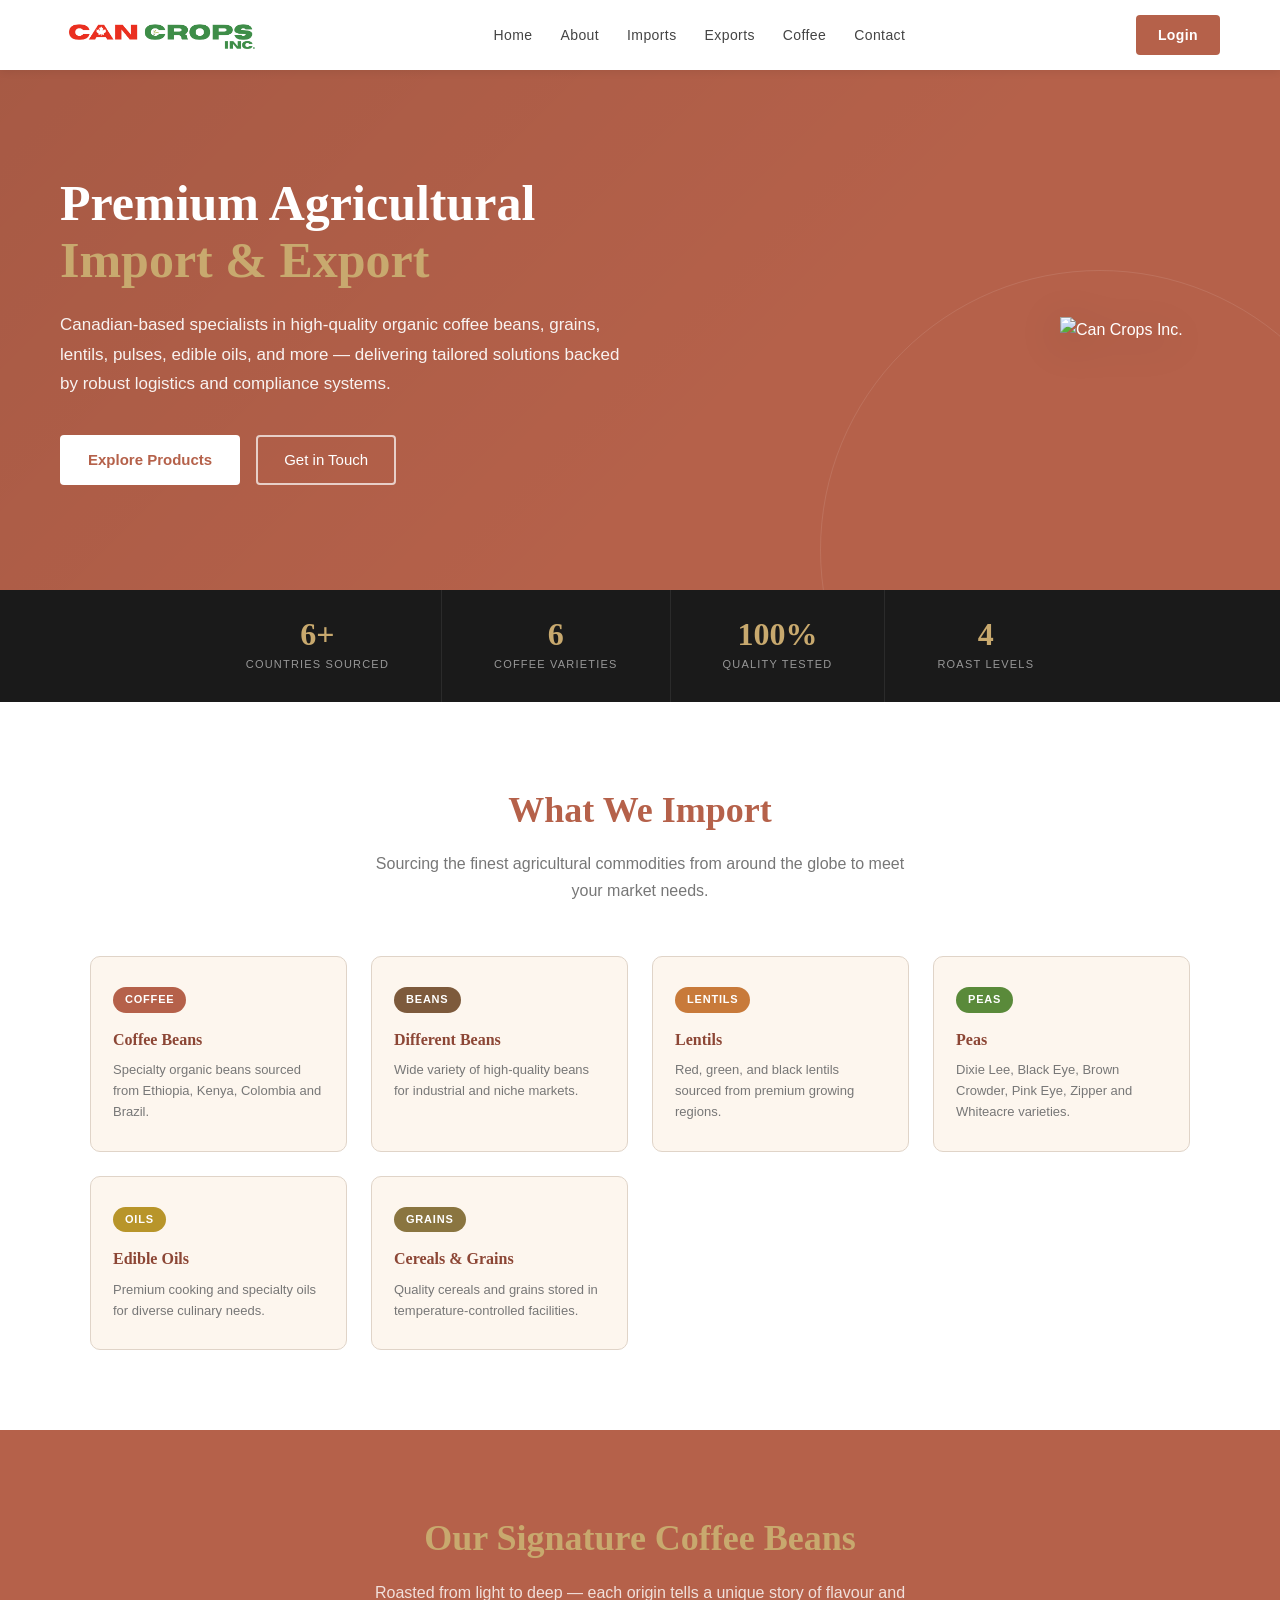
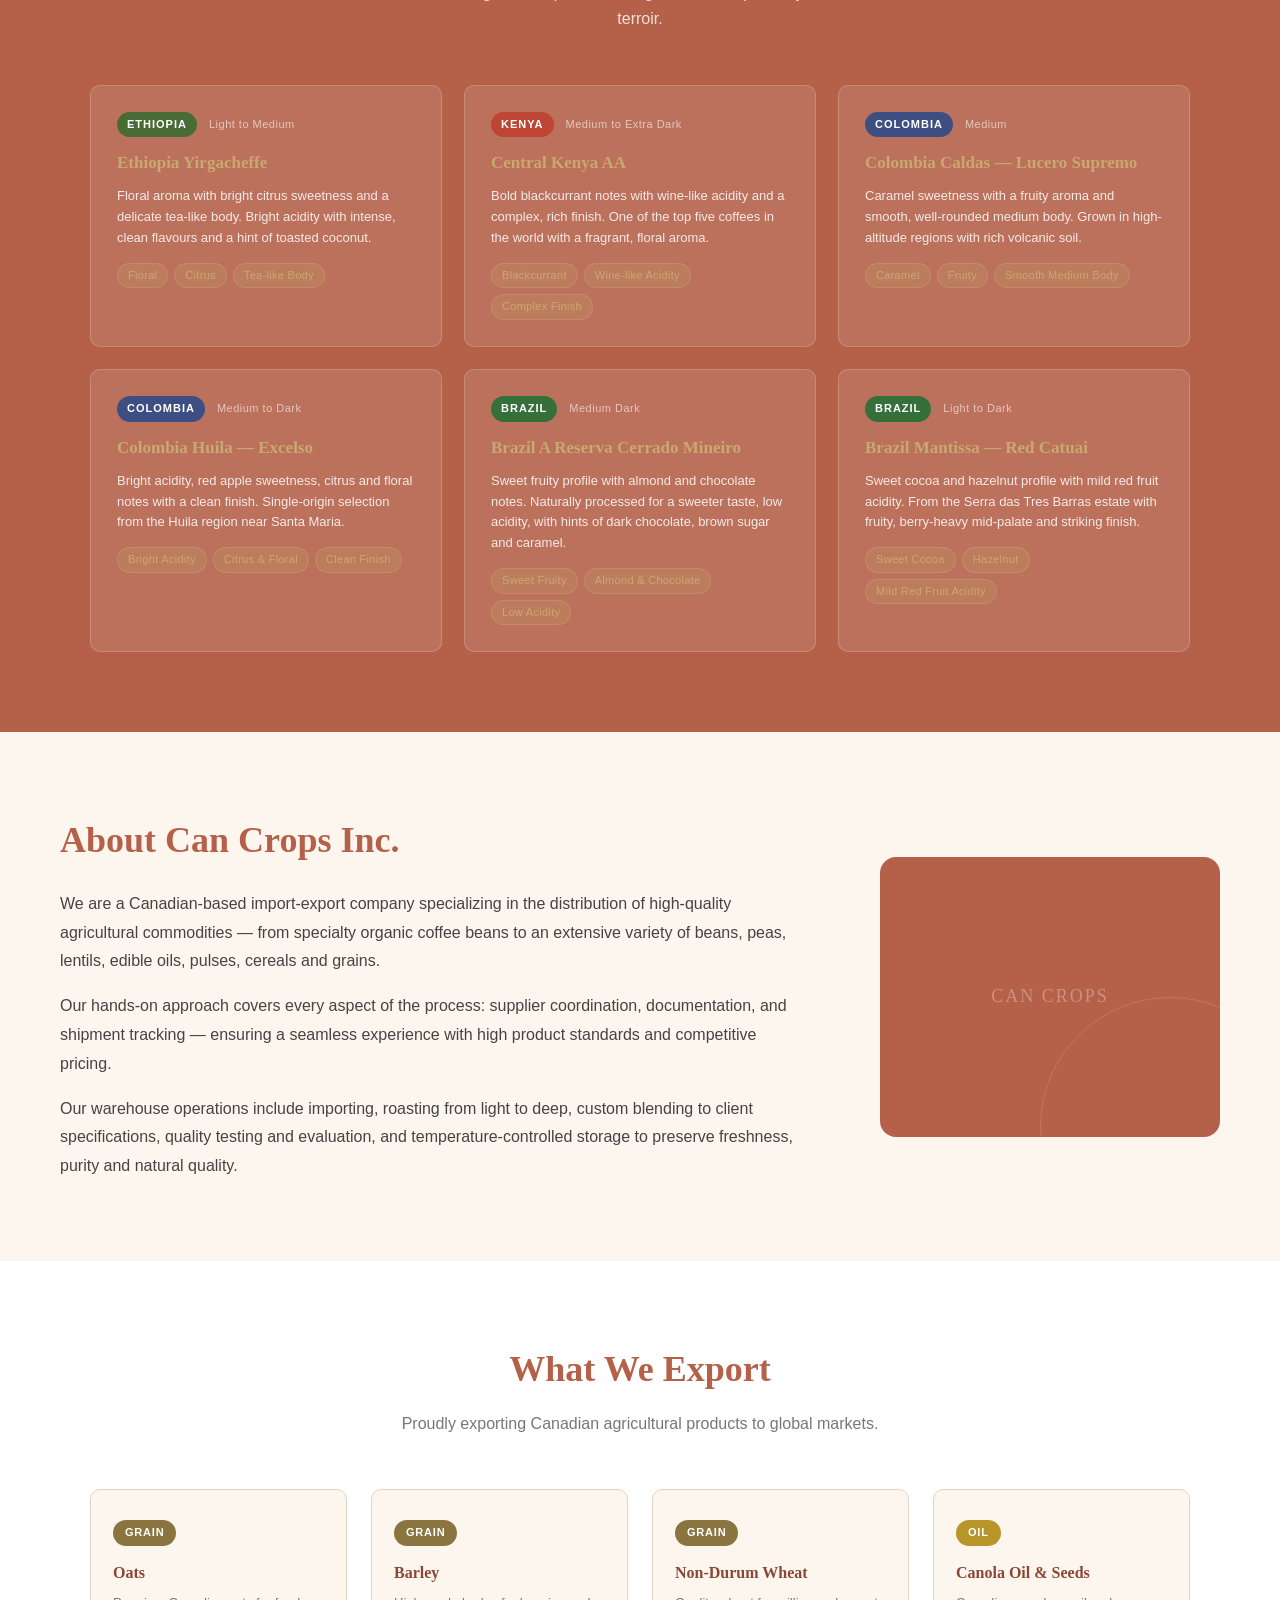
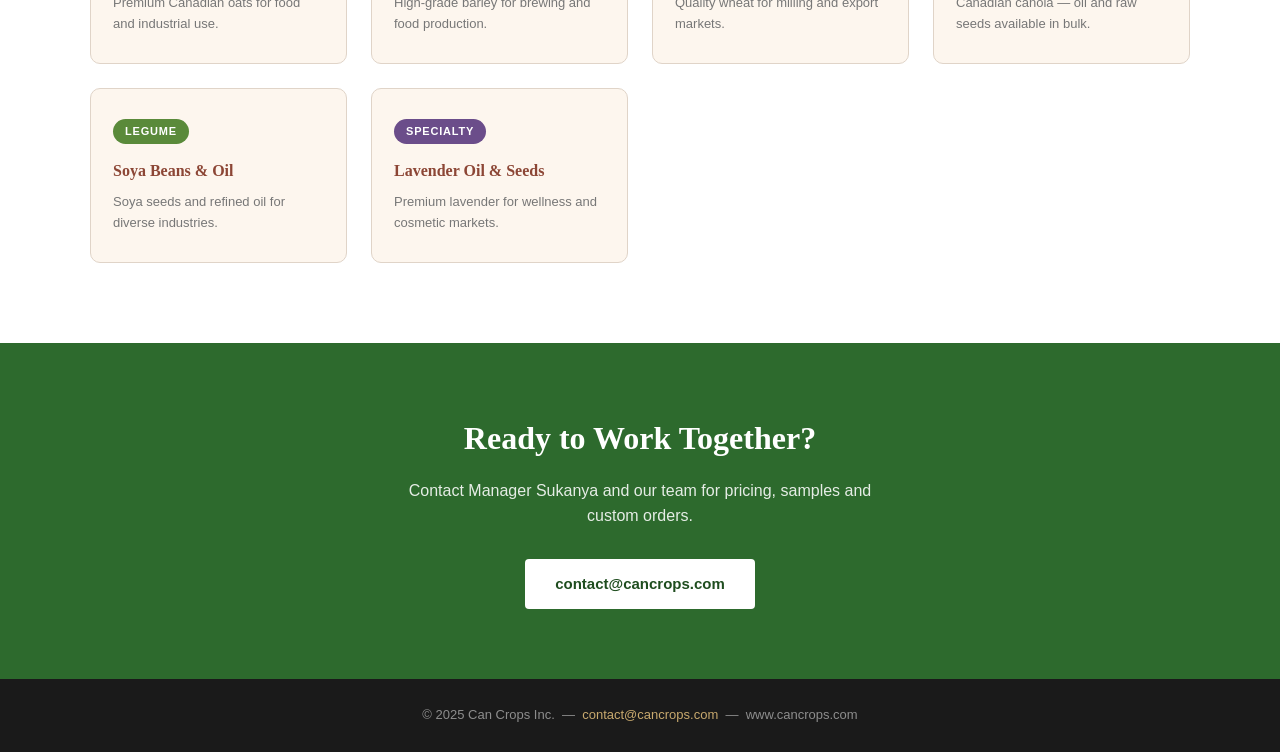
==== summer/index.html @ 000c3358 "small files/file structure push, this is not done by any means yet" ====
<!DOCTYPE html>
<html lang="en">
<head>
  <meta charset="UTF-8" />
  <meta name="viewport" content="width=device-width, initial-scale=1.0" />
  <title>Can Crops Inc.</title>
  <link rel="stylesheet" href="css/main.css" />
</head>
<body>

  <!-- =====================================================
       NAVIGATION
       ===================================================== -->
  <nav id="main-nav">
    <div class="nav-logo">
      <a href="#home">
        <img src="../assets/logo.png" alt="Can Crops Inc." />
      </a>
    </div>
    <ul id="nav-links"></ul>
    <a id="nav-cta" href="login.html"></a>
  </nav>

  <!-- =====================================================
       HERO
       ===================================================== -->
  <section id="home">
    <div id="hero">
      <div class="hero-text">
        <h1 id="hero-heading"></h1>
        <p  id="hero-description"></p>
        <div class="hero-cta-group">
          <a id="hero-cta-primary"   href="#imports" class="btn-hero-primary"></a>
          <a id="hero-cta-secondary" href="#contact"  class="btn-hero-outline"></a>
        </div>
      </div>
      <div class="hero-mascot">
        <img id="hero-mascot" src="" alt="" />
      </div>
    </div>
  </section>

  <!-- =====================================================
       STATS BAR
       ===================================================== -->
  <div id="stats-bar"></div>

  <!-- =====================================================
       IMPORTS
       ===================================================== -->
  <section id="imports" class="content-section bg-white">
    <div class="section-header">
      <h2 id="imports-heading"></h2>
      <p  id="imports-subheading"></p>
    </div>
    <div id="imports-grid" class="product-grid"></div>
  </section>

  <!-- =====================================================
       COFFEE BEANS
       ===================================================== -->
  <section id="coffee" class="content-section bg-terra">
    <div class="section-header">
      <h2 id="coffee-heading"></h2>
      <p  id="coffee-subheading"></p>
    </div>
    <div id="coffee-grid" class="coffee-grid"></div>
  </section>

  <!-- =====================================================
       ABOUT
       ===================================================== -->
  <section id="about" class="content-section bg-cream">
    <div class="about-text">
      <h2 id="about-heading"></h2>
      <div id="about-paragraphs"></div>
    </div>
    <div class="about-visual">
      <div class="about-visual-block">
        <span class="visual-label">Can Crops</span>
      </div>
    </div>
  </section>

  <!-- =====================================================
       EXPORTS
       ===================================================== -->
  <section id="exports" class="content-section bg-white">
    <div class="section-header">
      <h2 id="exports-heading"></h2>
      <p  id="exports-subheading"></p>
    </div>
    <div id="exports-grid" class="product-grid"></div>
  </section>

  <!-- =====================================================
       CONTACT BANNER
       ===================================================== -->
  <div id="contact-banner">
    <h2 id="contact-heading"></h2>
    <p  id="contact-description"></p>
    <a  id="contact-cta" href="#"></a>
  </div>

  <!-- =====================================================
       FOOTER
       ===================================================== -->
  <footer id="main-footer">
    <p id="footer-text"></p>
  </footer>

  <script src="js/main.js"></script>
</body>
</html>
---- summer/css/main.css ----
/* =========================================================
   Can Crops Inc. — Main (Home) Stylesheet
   ========================================================= */

*, *::before, *::after {
  box-sizing: border-box;
  margin: 0;
  padding: 0;
}

:root {
  --terracotta:      #b5614a;
  --terracotta-dark: #8c4635;
  --terracotta-light:#c87a62;
  --green:           #2d6a2d;
  --green-dark:      #1f4d1f;
  --cream:           #fdf6ee;
  --cream-dark:      #f5ebe0;
  --gold:            #c8a96e;
  --dark:            #1a1a1a;
  --mid:             #444;
  --muted:           #777;
  --border:          #e0d4c8;
  --white:           #ffffff;

  --font-heading: 'Georgia', 'Times New Roman', serif;
  --font-body:    Arial, Helvetica, sans-serif;

  --shadow-sm: 0 2px 8px rgba(0, 0, 0, 0.07);
  --shadow-md: 0 6px 20px rgba(0, 0, 0, 0.10);
  --shadow-lg: 0 12px 40px rgba(0, 0, 0, 0.13);

  --radius-sm: 4px;
  --radius-md: 10px;
  --radius-lg: 16px;

  --transition: 0.2s ease;
}

html {
  scroll-behavior: smooth;
}

body {
  font-family: var(--font-body);
  background: var(--cream);
  color: var(--dark);
  line-height: 1.6;
}

img {
  display: block;
  max-width: 100%;
}

a {
  text-decoration: none;
  color: inherit;
}

/* ---------------------------------------------------------
   NAVIGATION
   --------------------------------------------------------- */

#main-nav {
  position: sticky;
  top: 0;
  z-index: 200;
  background: var(--white);
  display: flex;
  align-items: center;
  justify-content: space-between;
  padding: 0 60px;
  height: 70px;
  box-shadow: var(--shadow-sm);
}

#main-nav .nav-logo img {
  height: 46px;
  width: auto;
  object-fit: contain;
}

#nav-links {
  list-style: none;
  display: flex;
  gap: 28px;
}

#nav-links li a {
  font-size: 14px;
  color: var(--mid);
  letter-spacing: 0.4px;
  padding-bottom: 3px;
  border-bottom: 2px solid transparent;
  transition: color var(--transition), border-color var(--transition);
}

#nav-links li a:hover {
  color: var(--terracotta);
  border-color: var(--terracotta);
}

#nav-cta {
  background: var(--terracotta);
  color: var(--white);
  padding: 9px 22px;
  border-radius: var(--radius-sm);
  font-size: 14px;
  font-weight: bold;
  letter-spacing: 0.4px;
  transition: background var(--transition);
}

#nav-cta:hover {
  background: var(--terracotta-dark);
}

/* ---------------------------------------------------------
   HERO
   --------------------------------------------------------- */

#hero {
  background: var(--terracotta);
  color: var(--white);
  padding: 90px 60px;
  display: flex;
  align-items: center;
  justify-content: space-between;
  gap: 48px;
  position: relative;
  overflow: hidden;
  min-height: 520px;
}

#hero::before {
  content: '';
  position: absolute;
  inset: 0;
  background: linear-gradient(135deg, rgba(0,0,0,0.08) 0%, transparent 60%);
  pointer-events: none;
}

#hero::after {
  content: '';
  position: absolute;
  width: 560px;
  height: 560px;
  border-radius: 50%;
  border: 1px solid rgba(255, 255, 255, 0.10);
  bottom: -240px;
  right: -100px;
  pointer-events: none;
}

.hero-text {
  position: relative;
  z-index: 1;
  max-width: 580px;
}

#hero-heading {
  font-family: var(--font-heading);
  font-size: 50px;
  line-height: 1.15;
  margin-bottom: 20px;
}

#hero-heading .accent {
  color: var(--gold);
}

#hero-description {
  font-size: 17px;
  line-height: 1.75;
  opacity: 0.92;
  margin-bottom: 36px;
}

.hero-cta-group {
  display: flex;
  gap: 16px;
  flex-wrap: wrap;
}

.btn-hero-primary {
  background: var(--white);
  color: var(--terracotta);
  padding: 13px 28px;
  border-radius: var(--radius-sm);
  font-size: 15px;
  font-weight: bold;
  transition: opacity var(--transition);
}

.btn-hero-primary:hover {
  opacity: 0.88;
}

.btn-hero-outline {
  border: 2px solid rgba(255, 255, 255, 0.7);
  color: var(--white);
  padding: 11px 26px;
  border-radius: var(--radius-sm);
  font-size: 15px;
  transition: background var(--transition), border-color var(--transition);
}

.btn-hero-outline:hover {
  background: rgba(255, 255, 255, 0.12);
  border-color: var(--white);
}

.hero-mascot {
  position: relative;
  z-index: 1;
  flex-shrink: 0;
}

.hero-mascot img {
  width: 160px;
  height: auto;
  filter: drop-shadow(0 8px 20px rgba(0, 0, 0, 0.22));
  animation: mascot-float 4s ease-in-out infinite;
}

@keyframes mascot-float {
  0%, 100% { transform: translateY(0px); }
  50%       { transform: translateY(-14px); }
}

/* ---------------------------------------------------------
   STATS BAR
   --------------------------------------------------------- */

#stats-bar {
  background: var(--dark);
  display: flex;
  justify-content: center;
  gap: 0;
  flex-wrap: wrap;
}

.stat-item {
  text-align: center;
  padding: 28px 52px;
  border-right: 1px solid rgba(255, 255, 255, 0.08);
}

.stat-item:last-child {
  border-right: none;
}

.stat-number {
  font-size: 32px;
  font-weight: bold;
  color: var(--gold);
  font-family: var(--font-heading);
  line-height: 1;
}

.stat-label {
  font-size: 11px;
  color: rgba(255, 255, 255, 0.55);
  letter-spacing: 1.2px;
  text-transform: uppercase;
  margin-top: 6px;
}

/* ---------------------------------------------------------
   SHARED SECTION STYLES
   --------------------------------------------------------- */

.content-section {
  padding: 80px 60px;
}

.content-section.bg-white  { background: var(--white); }
.content-section.bg-cream  { background: var(--cream); }
.content-section.bg-terra  { background: var(--terracotta); color: var(--white); }

.section-header {
  text-align: center;
  margin-bottom: 52px;
}

.section-header h2 {
  font-family: var(--font-heading);
  font-size: 36px;
  color: var(--terracotta);
  margin-bottom: 12px;
}

.bg-terra .section-header h2 {
  color: var(--gold);
}

.section-header p {
  font-size: 16px;
  color: var(--muted);
  max-width: 560px;
  margin: 0 auto;
  line-height: 1.65;
}

.bg-terra .section-header p {
  color: rgba(255, 255, 255, 0.80);
}

/* ---------------------------------------------------------
   PRODUCT / IMPORT / EXPORT CARDS
   --------------------------------------------------------- */

.product-grid {
  display: grid;
  grid-template-columns: repeat(auto-fit, minmax(220px, 1fr));
  gap: 24px;
  max-width: 1100px;
  margin: 0 auto;
}

.product-card {
  background: var(--cream);
  border: 1px solid var(--border);
  border-radius: var(--radius-md);
  padding: 28px 22px;
  transition: transform var(--transition), box-shadow var(--transition);
}

.bg-white .product-card {
  background: var(--cream);
}

.bg-cream .product-card {
  background: var(--white);
}

.product-card:hover {
  transform: translateY(-4px);
  box-shadow: var(--shadow-md);
}

.product-card .category-badge {
  display: inline-block;
  padding: 4px 12px;
  border-radius: 20px;
  font-size: 11px;
  font-weight: bold;
  letter-spacing: 0.8px;
  text-transform: uppercase;
  color: var(--white);
  margin-bottom: 14px;
}

/* Category badge colours */
.category-badge[data-cat="Coffee"]   { background: #b5614a; }
.category-badge[data-cat="Beans"]    { background: #7d5a3c; }
.category-badge[data-cat="Lentils"]  { background: #c87a3a; }
.category-badge[data-cat="Peas"]     { background: #5a8a3a; }
.category-badge[data-cat="Oils"]     { background: #b8952a; }
.category-badge[data-cat="Grains"]   { background: #8a7540; }
.category-badge[data-cat="Grain"]    { background: #8a7540; }
.category-badge[data-cat="Oil"]      { background: #b8952a; }
.category-badge[data-cat="Legume"]   { background: #5a8a3a; }
.category-badge[data-cat="Specialty"]{ background: #6b4d8a; }

.product-card h3 {
  font-size: 16px;
  font-family: var(--font-heading);
  color: var(--terracotta-dark);
  margin-bottom: 8px;
}

.product-card p {
  font-size: 13px;
  color: var(--muted);
  line-height: 1.6;
}

/* ---------------------------------------------------------
   COFFEE CARDS
   --------------------------------------------------------- */

.coffee-grid {
  display: grid;
  grid-template-columns: repeat(auto-fit, minmax(280px, 1fr));
  gap: 22px;
  max-width: 1100px;
  margin: 0 auto;
}

.coffee-card {
  background: rgba(255, 255, 255, 0.10);
  border: 1px solid rgba(255, 255, 255, 0.18);
  border-radius: var(--radius-md);
  padding: 26px;
  transition: background var(--transition);
}

.coffee-card:hover {
  background: rgba(255, 255, 255, 0.16);
}

.coffee-card-header {
  display: flex;
  align-items: center;
  gap: 12px;
  margin-bottom: 12px;
}

.origin-badge {
  font-size: 11px;
  font-weight: bold;
  letter-spacing: 1px;
  text-transform: uppercase;
  padding: 4px 10px;
  border-radius: 20px;
  color: var(--white);
}

/* Origin badge colours */
.origin-badge[data-code="ET"] { background: rgba(45, 106, 45, 0.80); }
.origin-badge[data-code="KE"] { background: rgba(192, 57, 43, 0.80); }
.origin-badge[data-code="CO"] { background: rgba(30, 70, 140, 0.80); }
.origin-badge[data-code="BR"] { background: rgba(20, 110, 50, 0.80); }

.roast-label {
  font-size: 11px;
  color: rgba(255, 255, 255, 0.60);
  letter-spacing: 0.5px;
}

.coffee-card h3 {
  font-family: var(--font-heading);
  font-size: 17px;
  color: var(--gold);
  margin-bottom: 10px;
}

.coffee-card p {
  font-size: 13px;
  color: rgba(255, 255, 255, 0.85);
  line-height: 1.6;
  margin-bottom: 14px;
}

.coffee-tags {
  display: flex;
  flex-wrap: wrap;
  gap: 6px;
}

.coffee-tag {
  background: rgba(200, 169, 110, 0.20);
  color: var(--gold);
  border: 1px solid rgba(200, 169, 110, 0.35);
  padding: 3px 10px;
  border-radius: 20px;
  font-size: 11px;
  letter-spacing: 0.3px;
}

/* ---------------------------------------------------------
   ABOUT SECTION
   --------------------------------------------------------- */

#about.content-section {
  display: flex;
  align-items: center;
  gap: 72px;
  flex-wrap: wrap;
}

.about-text {
  flex: 1;
  min-width: 280px;
}

.about-text h2 {
  font-family: var(--font-heading);
  font-size: 36px;
  color: var(--terracotta);
  margin-bottom: 20px;
}

.about-text p {
  font-size: 16px;
  color: var(--mid);
  line-height: 1.80;
  margin-bottom: 16px;
}

.about-text p:last-child {
  margin-bottom: 0;
}

.about-visual {
  flex: 0 0 340px;
  max-width: 340px;
}

.about-visual-block {
  background: var(--terracotta);
  border-radius: var(--radius-lg);
  height: 280px;
  display: flex;
  align-items: center;
  justify-content: center;
  position: relative;
  overflow: hidden;
}

.about-visual-block::before {
  content: '';
  position: absolute;
  width: 260px;
  height: 260px;
  border-radius: 50%;
  border: 1px solid rgba(255, 255, 255, 0.12);
  bottom: -120px;
  right: -80px;
}

.about-visual-block .visual-label {
  font-family: var(--font-heading);
  font-size: 18px;
  color: rgba(255, 255, 255, 0.30);
  letter-spacing: 2px;
  text-transform: uppercase;
  position: relative;
  z-index: 1;
}

/* ---------------------------------------------------------
   CONTACT BANNER
   --------------------------------------------------------- */

#contact-banner {
  background: var(--green);
  color: var(--white);
  text-align: center;
  padding: 70px 60px;
}

#contact-heading {
  font-family: var(--font-heading);
  font-size: 32px;
  margin-bottom: 14px;
}

#contact-description {
  font-size: 16px;
  opacity: 0.88;
  margin-bottom: 30px;
  max-width: 500px;
  margin-left: auto;
  margin-right: auto;
}

#contact-cta {
  display: inline-block;
  background: var(--white);
  color: var(--green-dark);
  padding: 13px 30px;
  border-radius: var(--radius-sm);
  font-size: 15px;
  font-weight: bold;
  transition: opacity var(--transition);
}

#contact-cta:hover {
  opacity: 0.88;
}

/* ---------------------------------------------------------
   FOOTER
   --------------------------------------------------------- */

#main-footer {
  background: var(--dark);
  color: rgba(255, 255, 255, 0.50);
  text-align: center;
  padding: 26px 60px;
  font-size: 13px;
}

#main-footer a {
  color: var(--gold);
  transition: opacity var(--transition);
}

#main-footer a:hover {
  opacity: 0.75;
}

/* ---------------------------------------------------------
   RESPONSIVE
   --------------------------------------------------------- */

@media (max-width: 900px) {
  #main-nav {
    padding: 0 24px;
  }

  #nav-links {
    display: none;
  }

  #hero {
    padding: 60px 24px;
    flex-direction: column;
    align-items: flex-start;
    min-height: auto;
  }

  #hero-heading {
    font-size: 36px;
  }

  .content-section {
    padding: 56px 24px;
  }

  #about.content-section {
    padding: 56px 24px;
    flex-direction: column;
  }

  .about-visual {
    flex: none;
    max-width: 100%;
    width: 100%;
  }

  .about-visual-block {
    height: 200px;
  }

  #contact-banner {
    padding: 50px 24px;
  }

  .stat-item {
    padding: 24px 28px;
  }
}

@media (max-width: 540px) {
  #hero-heading {
    font-size: 28px;
  }

  .section-header h2 {
    font-size: 26px;
  }

  .product-grid {
    grid-template-columns: 1fr;
  }
}
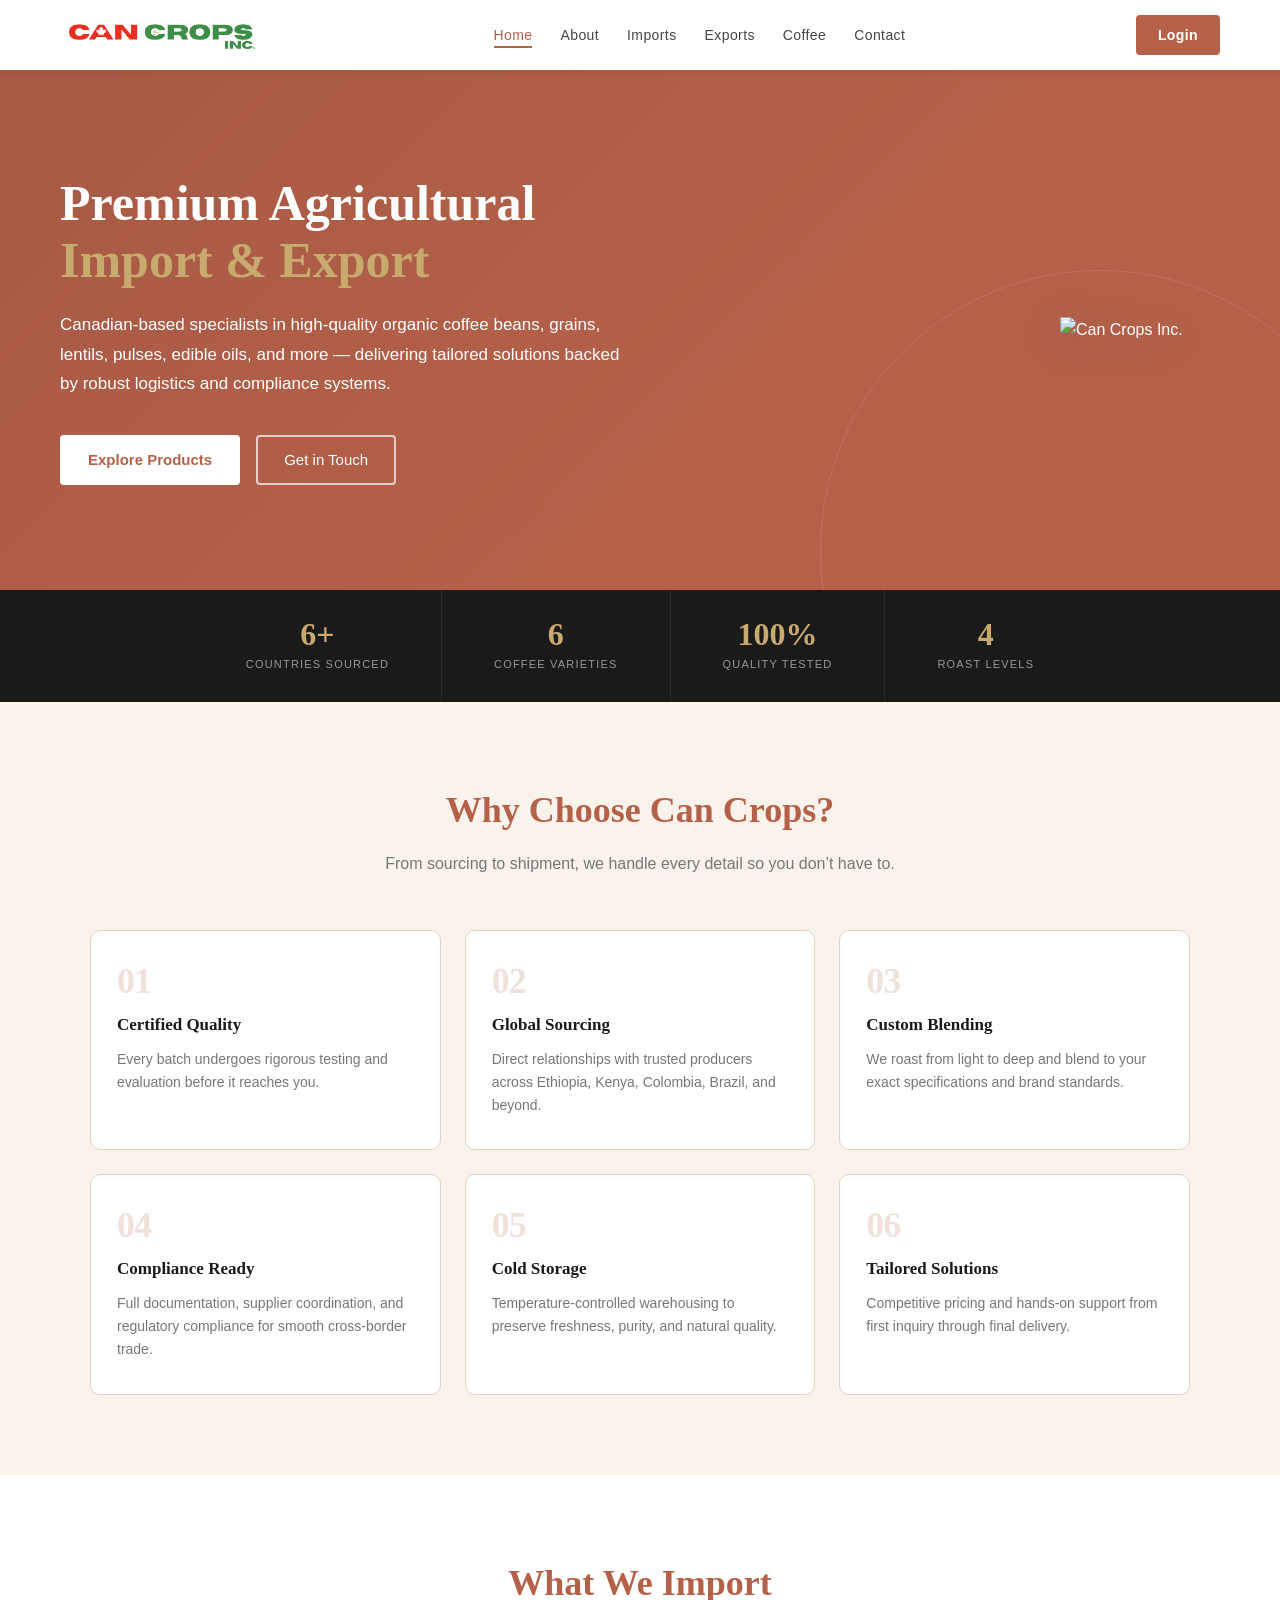
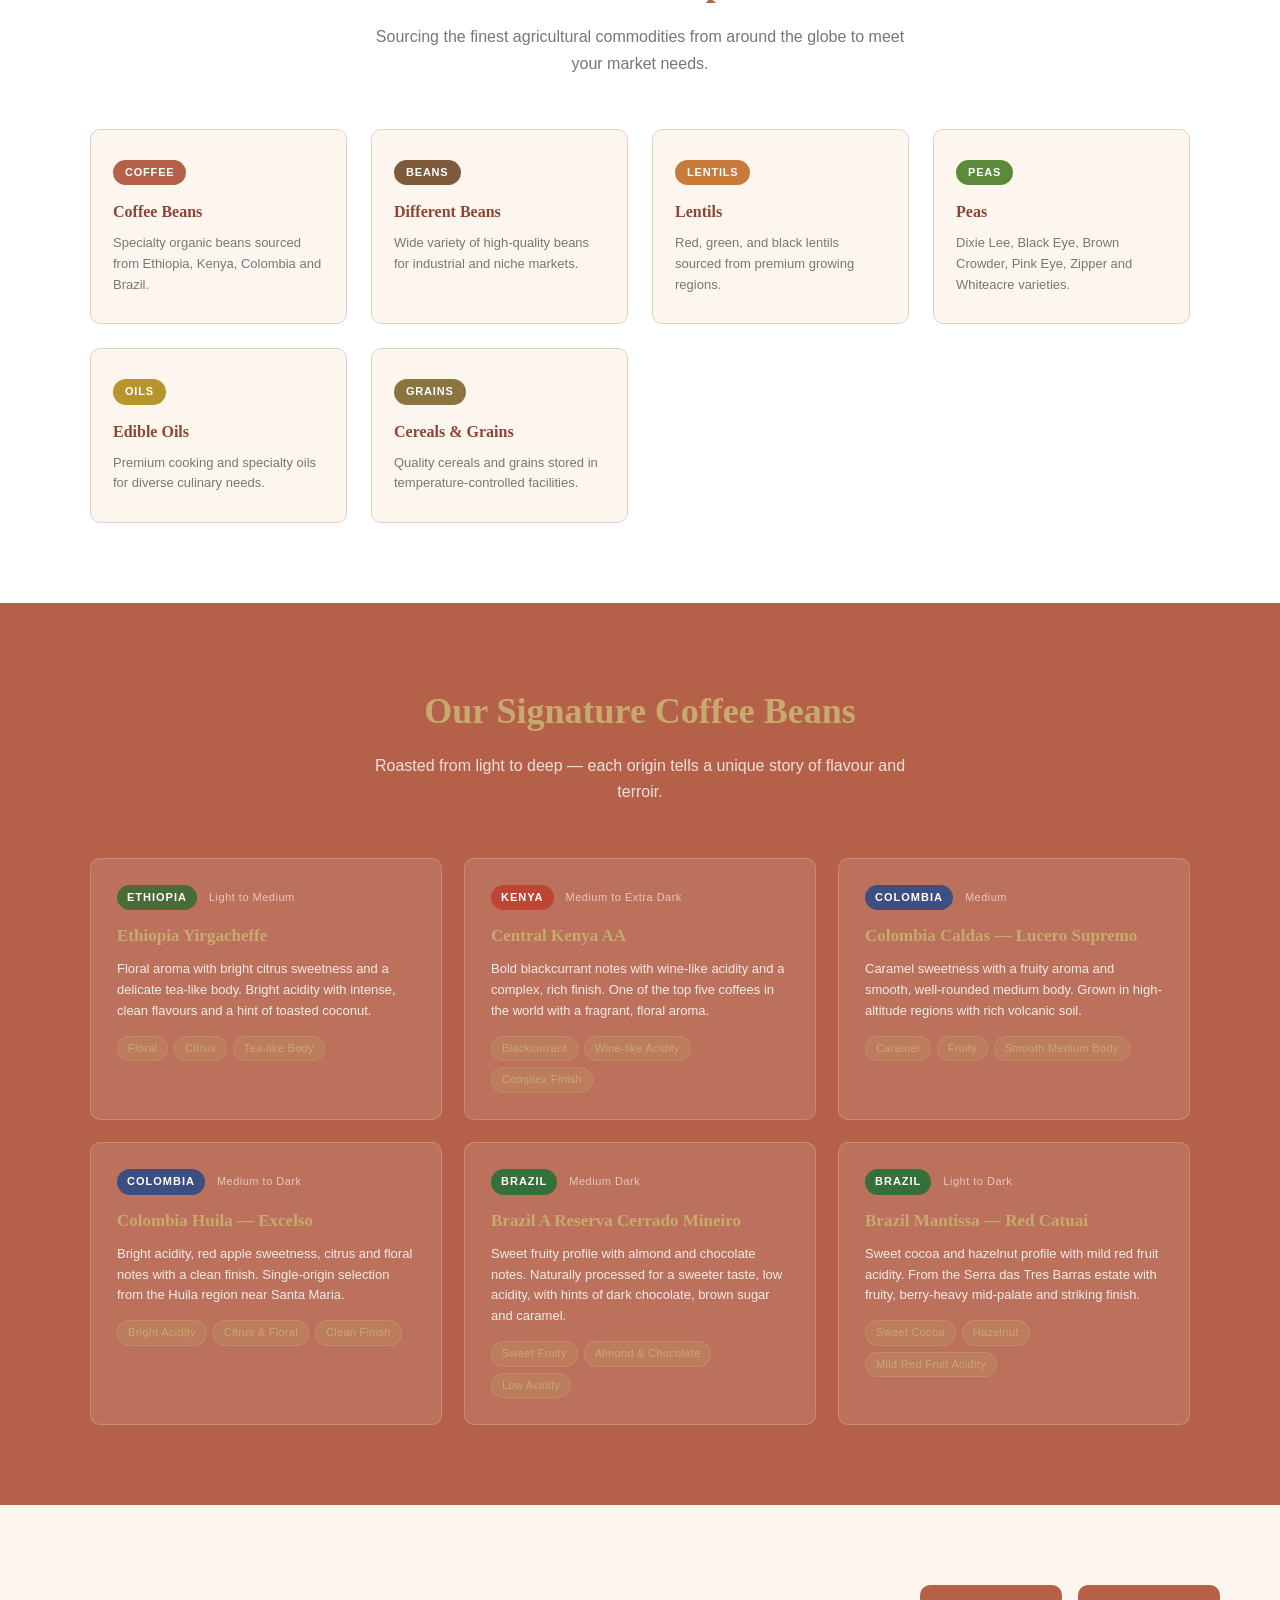
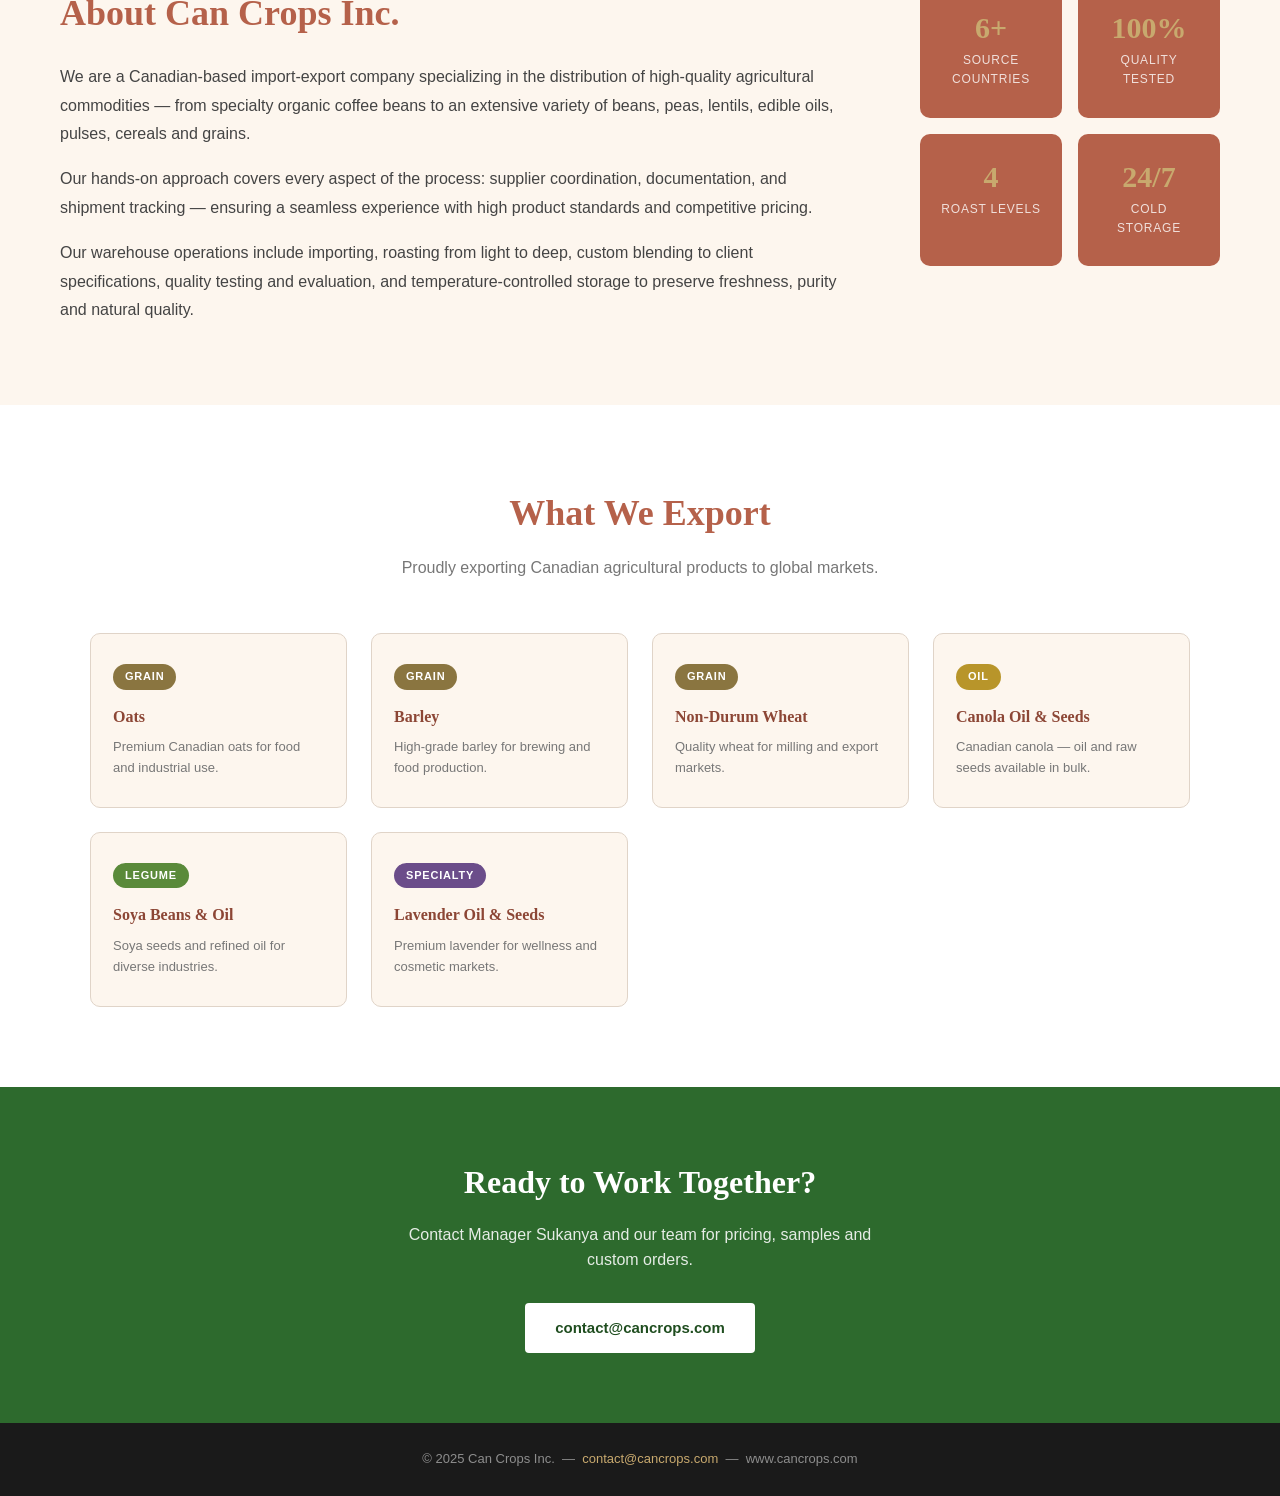
==== commit e01895fe: "um" ====
--- a/summer/index.html
+++ b/summer/index.html
@@ -46,10 +46,21 @@
   <div id="stats-bar"></div>
 
   <!-- =====================================================
+       WHY CHOOSE US
+       ===================================================== -->
+  <section id="why-us" class="content-section bg-cream-alt">
+    <div class="section-header reveal">
+      <h2 id="why-heading"></h2>
+      <p  id="why-subheading"></p>
+    </div>
+    <div id="why-grid" class="why-grid"></div>
+  </section>
+
+  <!-- =====================================================
        IMPORTS
        ===================================================== -->
   <section id="imports" class="content-section bg-white">
-    <div class="section-header">
+    <div class="section-header reveal">
       <h2 id="imports-heading"></h2>
       <p  id="imports-subheading"></p>
     </div>
@@ -60,7 +71,7 @@
        COFFEE BEANS
        ===================================================== -->
   <section id="coffee" class="content-section bg-terra">
-    <div class="section-header">
+    <div class="section-header reveal">
       <h2 id="coffee-heading"></h2>
       <p  id="coffee-subheading"></p>
     </div>
@@ -72,13 +83,11 @@
        ===================================================== -->
   <section id="about" class="content-section bg-cream">
     <div class="about-text">
-      <h2 id="about-heading"></h2>
+      <h2 id="about-heading" class="reveal"></h2>
       <div id="about-paragraphs"></div>
     </div>
     <div class="about-visual">
-      <div class="about-visual-block">
-        <span class="visual-label">Can Crops</span>
-      </div>
+      <div id="about-highlights" class="about-highlights"></div>
     </div>
   </section>
 
@@ -86,7 +95,7 @@
        EXPORTS
        ===================================================== -->
   <section id="exports" class="content-section bg-white">
-    <div class="section-header">
+    <div class="section-header reveal">
       <h2 id="exports-heading"></h2>
       <p  id="exports-subheading"></p>
     </div>
@@ -96,7 +105,7 @@
   <!-- =====================================================
        CONTACT BANNER
        ===================================================== -->
-  <div id="contact-banner">
+  <div id="contact">
     <h2 id="contact-heading"></h2>
     <p  id="contact-description"></p>
     <a  id="contact-cta" href="#"></a>
--- a/summer/css/main.css
+++ b/summer/css/main.css
@@ -16,6 +16,7 @@
   --green-dark:      #1f4d1f;
   --cream:           #fdf6ee;
   --cream-dark:      #f5ebe0;
+  --cream-alt:       #f9f3eb;
   --gold:            #c8a96e;
   --dark:            #1a1a1a;
   --mid:             #444;
@@ -56,6 +57,21 @@
 a {
   text-decoration: none;
   color: inherit;
+}
+
+/* ---------------------------------------------------------
+   SCROLL REVEAL
+   --------------------------------------------------------- */
+
+.reveal {
+  opacity: 0;
+  transform: translateY(26px);
+  transition: opacity 0.55s ease, transform 0.55s ease;
+}
+
+.reveal.visible {
+  opacity: 1;
+  transform: none;
 }
 
 /* ---------------------------------------------------------
@@ -96,7 +112,8 @@
   transition: color var(--transition), border-color var(--transition);
 }
 
-#nav-links li a:hover {
+#nav-links li a:hover,
+#nav-links li a.active {
   color: var(--terracotta);
   border-color: var(--terracotta);
 }
@@ -164,10 +181,7 @@
   font-size: 50px;
   line-height: 1.15;
   margin-bottom: 20px;
-}
-
-#hero-heading .accent {
-  color: var(--gold);
+  animation: hero-fade-up 0.7s ease both;
 }
 
 #hero-description {
@@ -175,12 +189,23 @@
   line-height: 1.75;
   opacity: 0.92;
   margin-bottom: 36px;
+  animation: hero-fade-up 0.7s 0.15s ease both;
 }
 
 .hero-cta-group {
   display: flex;
   gap: 16px;
   flex-wrap: wrap;
+  animation: hero-fade-up 0.7s 0.28s ease both;
+}
+
+@keyframes hero-fade-up {
+  from { opacity: 0; transform: translateY(22px); }
+  to   { opacity: 1; transform: none; }
+}
+
+#hero-heading .accent {
+  color: var(--gold);
 }
 
 .btn-hero-primary {
@@ -190,11 +215,12 @@
   border-radius: var(--radius-sm);
   font-size: 15px;
   font-weight: bold;
-  transition: opacity var(--transition);
+  transition: opacity var(--transition), transform var(--transition);
 }
 
 .btn-hero-primary:hover {
   opacity: 0.88;
+  transform: translateY(-2px);
 }
 
 .btn-hero-outline {
@@ -203,12 +229,13 @@
   padding: 11px 26px;
   border-radius: var(--radius-sm);
   font-size: 15px;
-  transition: background var(--transition), border-color var(--transition);
+  transition: background var(--transition), border-color var(--transition), transform var(--transition);
 }
 
 .btn-hero-outline:hover {
   background: rgba(255, 255, 255, 0.12);
   border-color: var(--white);
+  transform: translateY(-2px);
 }
 
 .hero-mascot {
@@ -275,9 +302,10 @@
   padding: 80px 60px;
 }
 
-.content-section.bg-white  { background: var(--white); }
-.content-section.bg-cream  { background: var(--cream); }
-.content-section.bg-terra  { background: var(--terracotta); color: var(--white); }
+.content-section.bg-white     { background: var(--white); }
+.content-section.bg-cream     { background: var(--cream); }
+.content-section.bg-cream-alt { background: var(--cream-alt); }
+.content-section.bg-terra     { background: var(--terracotta); color: var(--white); }
 
 .section-header {
   text-align: center;
@@ -305,6 +333,60 @@
 
 .bg-terra .section-header p {
   color: rgba(255, 255, 255, 0.80);
+}
+
+/* ---------------------------------------------------------
+   WHY CHOOSE US
+   --------------------------------------------------------- */
+
+#why-us .section-header h2 {
+  color: var(--terracotta);
+}
+
+.why-grid {
+  display: grid;
+  grid-template-columns: repeat(auto-fit, minmax(260px, 1fr));
+  gap: 24px;
+  max-width: 1100px;
+  margin: 0 auto;
+}
+
+.why-card {
+  background: var(--white);
+  border: 1px solid var(--border);
+  border-radius: var(--radius-md);
+  padding: 32px 26px;
+  position: relative;
+  transition: transform var(--transition), box-shadow var(--transition);
+}
+
+.why-card:hover {
+  transform: translateY(-5px);
+  box-shadow: var(--shadow-md);
+}
+
+.why-card-num {
+  font-family: var(--font-heading);
+  font-size: 36px;
+  font-weight: bold;
+  color: var(--terracotta);
+  opacity: 0.18;
+  line-height: 1;
+  margin-bottom: 12px;
+  letter-spacing: -1px;
+}
+
+.why-card h3 {
+  font-family: var(--font-heading);
+  font-size: 17px;
+  color: var(--dark);
+  margin-bottom: 10px;
+}
+
+.why-card p {
+  font-size: 14px;
+  color: var(--muted);
+  line-height: 1.65;
 }
 
 /* ---------------------------------------------------------
@@ -394,11 +476,12 @@
   border: 1px solid rgba(255, 255, 255, 0.18);
   border-radius: var(--radius-md);
   padding: 26px;
-  transition: background var(--transition);
+  transition: background var(--transition), transform var(--transition);
 }
 
 .coffee-card:hover {
   background: rgba(255, 255, 255, 0.16);
+  transform: translateY(-3px);
 }
 
 .coffee-card-header {
@@ -418,7 +501,6 @@
   color: var(--white);
 }
 
-/* Origin badge colours */
 .origin-badge[data-code="ET"] { background: rgba(45, 106, 45, 0.80); }
 .origin-badge[data-code="KE"] { background: rgba(192, 57, 43, 0.80); }
 .origin-badge[data-code="CO"] { background: rgba(30, 70, 140, 0.80); }
@@ -466,7 +548,7 @@
 
 #about.content-section {
   display: flex;
-  align-items: center;
+  align-items: flex-start;
   gap: 72px;
   flex-wrap: wrap;
 }
@@ -495,47 +577,50 @@
 }
 
 .about-visual {
-  flex: 0 0 340px;
-  max-width: 340px;
-}
-
-.about-visual-block {
+  flex: 0 0 300px;
+  max-width: 300px;
+}
+
+/* About highlights grid */
+.about-highlights {
+  display: grid;
+  grid-template-columns: 1fr 1fr;
+  gap: 16px;
+}
+
+.about-highlight-item {
   background: var(--terracotta);
-  border-radius: var(--radius-lg);
-  height: 280px;
-  display: flex;
-  align-items: center;
-  justify-content: center;
-  position: relative;
-  overflow: hidden;
-}
-
-.about-visual-block::before {
-  content: '';
-  position: absolute;
-  width: 260px;
-  height: 260px;
-  border-radius: 50%;
-  border: 1px solid rgba(255, 255, 255, 0.12);
-  bottom: -120px;
-  right: -80px;
-}
-
-.about-visual-block .visual-label {
-  font-family: var(--font-heading);
-  font-size: 18px;
-  color: rgba(255, 255, 255, 0.30);
-  letter-spacing: 2px;
+  border-radius: var(--radius-md);
+  padding: 28px 20px;
+  text-align: center;
+  transition: transform var(--transition);
+}
+
+.about-highlight-item:hover {
+  transform: translateY(-3px);
+}
+
+.about-highlight-num {
+  font-family: var(--font-heading);
+  font-size: 30px;
+  font-weight: bold;
+  color: var(--gold);
+  line-height: 1;
+  margin-bottom: 8px;
+}
+
+.about-highlight-label {
+  font-size: 12px;
+  color: rgba(255, 255, 255, 0.80);
+  letter-spacing: 0.8px;
   text-transform: uppercase;
-  position: relative;
-  z-index: 1;
 }
 
 /* ---------------------------------------------------------
    CONTACT BANNER
    --------------------------------------------------------- */
 
-#contact-banner {
+#contact {
   background: var(--green);
   color: var(--white);
   text-align: center;
@@ -565,11 +650,12 @@
   border-radius: var(--radius-sm);
   font-size: 15px;
   font-weight: bold;
-  transition: opacity var(--transition);
+  transition: opacity var(--transition), transform var(--transition);
 }
 
 #contact-cta:hover {
   opacity: 0.88;
+  transform: translateY(-2px);
 }
 
 /* ---------------------------------------------------------
@@ -632,16 +718,16 @@
     width: 100%;
   }
 
-  .about-visual-block {
-    height: 200px;
-  }
-
-  #contact-banner {
+  #contact {
     padding: 50px 24px;
   }
 
   .stat-item {
     padding: 24px 28px;
+  }
+
+  .why-grid {
+    grid-template-columns: 1fr 1fr;
   }
 }
 
@@ -657,4 +743,12 @@
   .product-grid {
     grid-template-columns: 1fr;
   }
-}
+
+  .why-grid {
+    grid-template-columns: 1fr;
+  }
+
+  .about-highlights {
+    grid-template-columns: 1fr 1fr;
+  }
+}
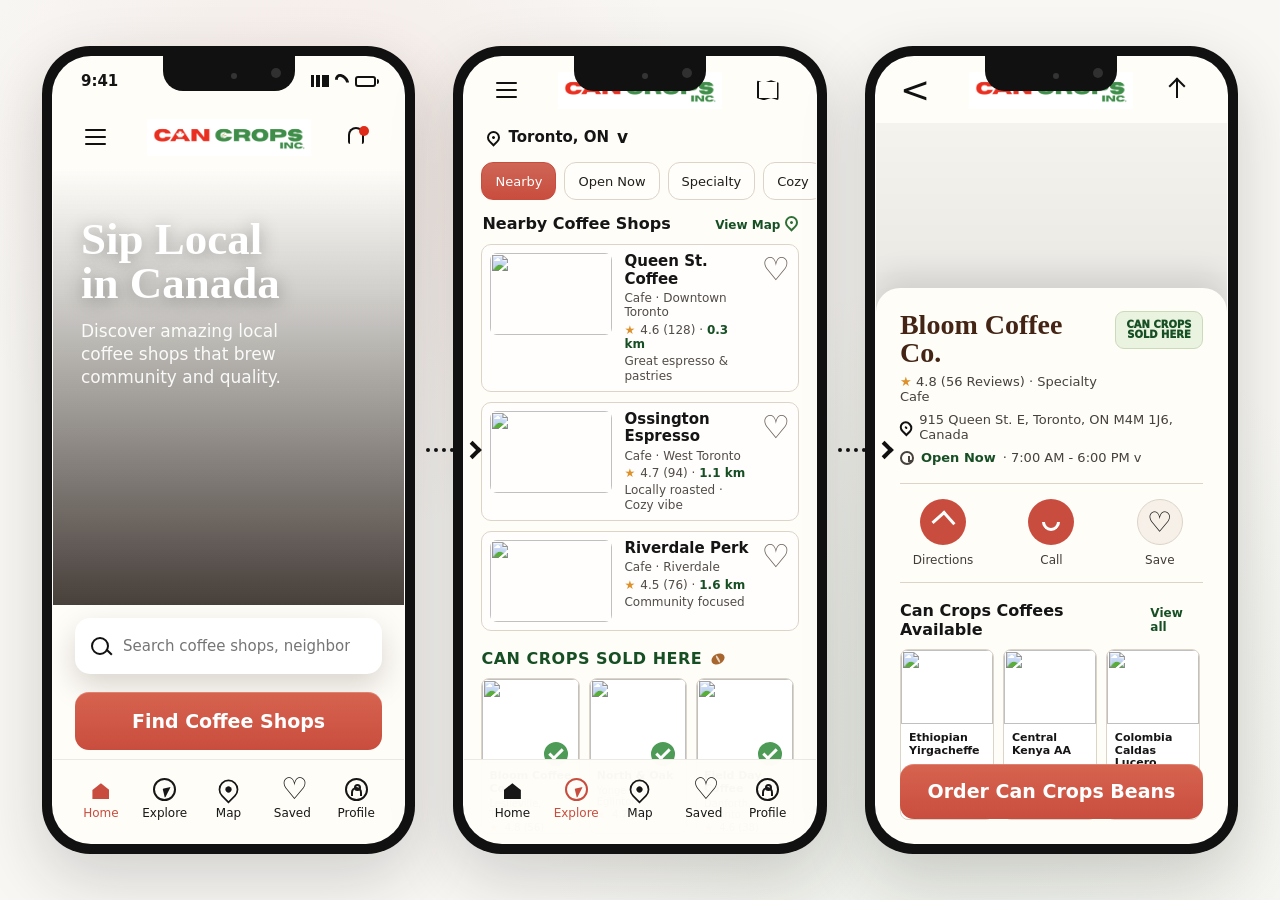
==== commit 01f75c37: "completed app" ====
--- a/summer/index.html
+++ b/summer/index.html
@@ -3,121 +3,207 @@
 <head>
   <meta charset="UTF-8" />
   <meta name="viewport" content="width=device-width, initial-scale=1.0" />
-  <title>Can Crops Inc.</title>
+  <title>Can Crops Mobile Wireframes</title>
   <link rel="stylesheet" href="css/main.css" />
 </head>
 <body>
-
-  <!-- =====================================================
-       NAVIGATION
-       ===================================================== -->
-  <nav id="main-nav">
-    <div class="nav-logo">
-      <a href="#home">
-        <img src="../assets/logo.png" alt="Can Crops Inc." />
-      </a>
-    </div>
-    <ul id="nav-links"></ul>
-    <a id="nav-cta" href="login.html"></a>
-  </nav>
-
-  <!-- =====================================================
-       HERO
-       ===================================================== -->
-  <section id="home">
-    <div id="hero">
-      <div class="hero-text">
-        <h1 id="hero-heading"></h1>
-        <p  id="hero-description"></p>
-        <div class="hero-cta-group">
-          <a id="hero-cta-primary"   href="#imports" class="btn-hero-primary"></a>
-          <a id="hero-cta-secondary" href="#contact"  class="btn-hero-outline"></a>
+  <main class="wireframe-board" aria-label="Can Crops mobile wireframes">
+    <article id="home-screen" class="phone phone-home" aria-label="Home screen">
+      <div class="phone-shell">
+        <div class="phone-screen">
+          <header class="status-bar">
+            <span>9:41</span>
+            <span class="status-icons"><span></span><span></span><span></span></span>
+          </header>
+
+          <nav class="top-nav">
+            <button class="icon-button" aria-label="Menu"><span></span><span></span><span></span></button>
+            <img class="brand-logo" src="../assets/logo.png" alt="Can Crops Inc." />
+            <button class="bell-button" aria-label="Notifications"></button>
+          </nav>
+
+          <section class="hero-panel">
+            <div class="hero-copy">
+              <h1>Sip Local<br>in Canada</h1>
+              <p>Discover amazing local coffee shops that brew community and quality.</p>
+            </div>
+          </section>
+
+          <section class="home-actions">
+            <label class="search-pill">
+              <span class="search-icon"></span>
+              <input type="search" value="" placeholder="Search coffee shops, neighborhoods..." />
+            </label>
+            <a class="primary-action" href="#explore-screen">Find Coffee Shops</a>
+          </section>
+
+          <footer class="tab-bar">
+            <a class="active" href="#home-screen"><span class="tab-icon home-icon"></span>Home</a>
+            <a href="#explore-screen"><span class="tab-icon compass-icon"></span>Explore</a>
+            <a href="#explore-screen"><span class="tab-icon pin-icon"></span>Map</a>
+            <a href="#detail-screen"><span class="tab-icon heart-icon"></span>Saved</a>
+            <a href="#detail-screen"><span class="tab-icon user-icon"></span>Profile</a>
+          </footer>
         </div>
       </div>
-      <div class="hero-mascot">
-        <img id="hero-mascot" src="" alt="" />
+    </article>
+
+    <article id="explore-screen" class="phone phone-explore" aria-label="Explore screen">
+      <div class="phone-shell">
+        <div class="phone-screen">
+          <header class="app-header">
+            <button class="icon-button" aria-label="Menu"><span></span><span></span><span></span></button>
+            <img class="brand-logo" src="../assets/logo.png" alt="Can Crops Inc." />
+            <a class="map-button" href="#detail-screen" aria-label="Map"></a>
+          </header>
+
+          <section class="location-row">
+            <span class="small-pin"></span>
+            <span>Toronto, ON</span>
+            <span class="chevron">v</span>
+          </section>
+
+          <section class="filter-row" aria-label="Filters">
+            <button class="filter-chip active">Nearby</button>
+            <button class="filter-chip">Open Now</button>
+            <button class="filter-chip">Specialty</button>
+            <button class="filter-chip">Cozy</button>
+          </section>
+
+          <section class="section-title">
+            <h2>Nearby Coffee Shops</h2>
+            <a href="#detail-screen">View Map <span class="small-pin green"></span></a>
+          </section>
+
+          <section class="shop-list" aria-label="Nearby coffee shops">
+            <a class="shop-row" href="#detail-screen">
+              <img src="https://images.unsplash.com/photo-1554118811-1e0d58224f24?auto=format&fit=crop&w=420&q=80" alt="" />
+              <div>
+                <h3>Queen St. Coffee</h3>
+                <p>Cafe &middot; Downtown Toronto</p>
+                <p><span class="star"></span> 4.6 (128) &middot; <strong>0.3 km</strong></p>
+                <p>Great espresso & pastries</p>
+              </div>
+              <span class="save-button" aria-hidden="true"></span>
+            </a>
+
+            <a class="shop-row" href="#detail-screen">
+              <img src="https://images.unsplash.com/photo-1517701604599-bb29b565090c?auto=format&fit=crop&w=420&q=80" alt="" />
+              <div>
+                <h3>Ossington Espresso</h3>
+                <p>Cafe &middot; West Toronto</p>
+                <p><span class="star"></span> 4.7 (94) &middot; <strong>1.1 km</strong></p>
+                <p>Locally roasted &middot; Cozy vibe</p>
+              </div>
+              <span class="save-button" aria-hidden="true"></span>
+            </a>
+
+            <a class="shop-row" href="#detail-screen">
+              <img src="https://images.unsplash.com/photo-1501339847302-ac426a4a7cbb?auto=format&fit=crop&w=420&q=80" alt="" />
+              <div>
+                <h3>Riverdale Perk</h3>
+                <p>Cafe &middot; Riverdale</p>
+                <p><span class="star"></span> 4.5 (76) &middot; <strong>1.6 km</strong></p>
+                <p>Community focused</p>
+              </div>
+              <span class="save-button" aria-hidden="true"></span>
+            </a>
+          </section>
+
+          <section class="sold-here">
+            <h2>CAN CROPS SOLD HERE <span class="bean-mark"></span></h2>
+            <div class="sold-grid">
+              <a href="#detail-screen">
+                <img src="https://images.unsplash.com/photo-1493857671505-72967e2e2760?auto=format&fit=crop&w=300&q=80" alt="" />
+                <span class="checkmark"></span>
+                <h3>Bloom Coffee Co.</h3>
+                <p>Leslieville, Toronto</p>
+                <p><span class="star"></span> 4.8 (56)</p>
+              </a>
+              <a href="#detail-screen">
+                <img src="https://images.unsplash.com/photo-1521017432531-fbd92d768814?auto=format&fit=crop&w=300&q=80" alt="" />
+                <span class="checkmark"></span>
+                <h3>North & Oak</h3>
+                <p>Yonge & Eglinton</p>
+                <p><span class="star"></span> 4.7 (42)</p>
+              </a>
+              <a href="#detail-screen">
+                <img src="https://images.unsplash.com/photo-1517248135467-4c7edcad34c4?auto=format&fit=crop&w=300&q=80" alt="" />
+                <span class="checkmark"></span>
+                <h3>Field Day Coffee</h3>
+                <p>Danforth, Toronto</p>
+                <p><span class="star"></span> 4.6 (38)</p>
+              </a>
+            </div>
+          </section>
+
+          <footer class="tab-bar">
+            <a href="#home-screen"><span class="tab-icon home-icon"></span>Home</a>
+            <a class="active" href="#explore-screen"><span class="tab-icon compass-icon"></span>Explore</a>
+            <a href="#detail-screen"><span class="tab-icon pin-icon"></span>Map</a>
+            <a href="#detail-screen"><span class="tab-icon heart-icon"></span>Saved</a>
+            <a href="#detail-screen"><span class="tab-icon user-icon"></span>Profile</a>
+          </footer>
+        </div>
       </div>
-    </div>
-  </section>
-
-  <!-- =====================================================
-       STATS BAR
-       ===================================================== -->
-  <div id="stats-bar"></div>
-
-  <!-- =====================================================
-       WHY CHOOSE US
-       ===================================================== -->
-  <section id="why-us" class="content-section bg-cream-alt">
-    <div class="section-header reveal">
-      <h2 id="why-heading"></h2>
-      <p  id="why-subheading"></p>
-    </div>
-    <div id="why-grid" class="why-grid"></div>
-  </section>
-
-  <!-- =====================================================
-       IMPORTS
-       ===================================================== -->
-  <section id="imports" class="content-section bg-white">
-    <div class="section-header reveal">
-      <h2 id="imports-heading"></h2>
-      <p  id="imports-subheading"></p>
-    </div>
-    <div id="imports-grid" class="product-grid"></div>
-  </section>
-
-  <!-- =====================================================
-       COFFEE BEANS
-       ===================================================== -->
-  <section id="coffee" class="content-section bg-terra">
-    <div class="section-header reveal">
-      <h2 id="coffee-heading"></h2>
-      <p  id="coffee-subheading"></p>
-    </div>
-    <div id="coffee-grid" class="coffee-grid"></div>
-  </section>
-
-  <!-- =====================================================
-       ABOUT
-       ===================================================== -->
-  <section id="about" class="content-section bg-cream">
-    <div class="about-text">
-      <h2 id="about-heading" class="reveal"></h2>
-      <div id="about-paragraphs"></div>
-    </div>
-    <div class="about-visual">
-      <div id="about-highlights" class="about-highlights"></div>
-    </div>
-  </section>
-
-  <!-- =====================================================
-       EXPORTS
-       ===================================================== -->
-  <section id="exports" class="content-section bg-white">
-    <div class="section-header reveal">
-      <h2 id="exports-heading"></h2>
-      <p  id="exports-subheading"></p>
-    </div>
-    <div id="exports-grid" class="product-grid"></div>
-  </section>
-
-  <!-- =====================================================
-       CONTACT BANNER
-       ===================================================== -->
-  <div id="contact">
-    <h2 id="contact-heading"></h2>
-    <p  id="contact-description"></p>
-    <a  id="contact-cta" href="#"></a>
-  </div>
-
-  <!-- =====================================================
-       FOOTER
-       ===================================================== -->
-  <footer id="main-footer">
-    <p id="footer-text"></p>
-  </footer>
-
-  <script src="js/main.js"></script>
+    </article>
+
+    <article id="detail-screen" class="phone phone-detail" aria-label="Coffee shop detail screen">
+      <div class="phone-shell">
+        <div class="phone-screen">
+          <header class="detail-header">
+            <a class="back-button" href="#explore-screen" aria-label="Back">&lt;</a>
+            <img class="brand-logo" src="../assets/logo.png" alt="Can Crops Inc." />
+            <a class="share-button" href="#home-screen" aria-label="Share"></a>
+          </header>
+
+          <section class="detail-photo" aria-label="Bloom Coffee Co."></section>
+
+          <section class="detail-card">
+            <div class="detail-title">
+              <div>
+                <h1>Bloom Coffee Co.</h1>
+                <p><span class="star"></span> 4.8 (56 Reviews) &middot; Specialty Cafe</p>
+              </div>
+              <span class="sold-badge">CAN CROPS<br>SOLD HERE</span>
+            </div>
+            <p class="meta-line"><span class="small-pin"></span>915 Queen St. E, Toronto, ON M4M 1J6, Canada</p>
+            <p class="meta-line"><span class="clock"></span><strong>Open Now</strong> &middot; 7:00 AM - 6:00 PM v</p>
+
+            <div class="detail-actions">
+              <a href="#explore-screen"><span class="round-icon nav-arrow"></span>Directions</a>
+              <a href="#home-screen"><span class="round-icon phone-icon"></span>Call</a>
+              <a href="#explore-screen"><span class="round-icon heart-round"></span>Save</a>
+            </div>
+
+            <div class="section-title product-title">
+              <h2>Can Crops Coffees Available</h2>
+              <a href="#explore-screen">View all</a>
+            </div>
+
+            <div class="coffee-products">
+              <article>
+                <img src="https://images.unsplash.com/photo-1442512595331-e89e73853f31?auto=format&fit=crop&w=260&q=80" alt="" />
+                <h3>Ethiopian Yirgacheffe</h3>
+                <p><span></span> Light Roast</p>
+              </article>
+              <article>
+                <img src="https://images.unsplash.com/photo-1514432324607-a09d9b4aefdd?auto=format&fit=crop&w=260&q=80" alt="" />
+                <h3>Central Kenya AA</h3>
+                <p><span></span> Medium Roast</p>
+              </article>
+              <article>
+                <img src="https://images.unsplash.com/photo-1607681034540-2c46cc71896d?auto=format&fit=crop&w=260&q=80" alt="" />
+                <h3>Colombia Caldas Lucero Supremo</h3>
+                <p><span></span> Medium Roast</p>
+              </article>
+            </div>
+
+            <a class="primary-action order-button" href="#home-screen">Order Can Crops Beans</a>
+          </section>
+        </div>
+      </div>
+    </article>
+  </main>
 </body>
 </html>
--- a/summer/css/main.css
+++ b/summer/css/main.css
@@ -1,52 +1,46 @@
-/* =========================================================
-   Can Crops Inc. — Main (Home) Stylesheet
-   ========================================================= */
-
 *, *::before, *::after {
   box-sizing: border-box;
+}
+
+:root {
+  --ink: #151515;
+  --muted: #68635f;
+  --paper: #fffdf8;
+  --line: #ddd4c8;
+  --green: #2d7137;
+  --green-dark: #174f25;
+  --red: #c94d3e;
+  --red-dark: #a93525;
+  --coffee: #462515;
+  --gold: #dd912d;
+  --shadow: 0 24px 65px rgba(35, 28, 20, 0.18);
+}
+
+html {
+  min-height: 100%;
+  scroll-behavior: smooth;
+}
+
+body {
   margin: 0;
-  padding: 0;
-}
-
-:root {
-  --terracotta:      #b5614a;
-  --terracotta-dark: #8c4635;
-  --terracotta-light:#c87a62;
-  --green:           #2d6a2d;
-  --green-dark:      #1f4d1f;
-  --cream:           #fdf6ee;
-  --cream-dark:      #f5ebe0;
-  --cream-alt:       #f9f3eb;
-  --gold:            #c8a96e;
-  --dark:            #1a1a1a;
-  --mid:             #444;
-  --muted:           #777;
-  --border:          #e0d4c8;
-  --white:           #ffffff;
-
-  --font-heading: 'Georgia', 'Times New Roman', serif;
-  --font-body:    Arial, Helvetica, sans-serif;
-
-  --shadow-sm: 0 2px 8px rgba(0, 0, 0, 0.07);
-  --shadow-md: 0 6px 20px rgba(0, 0, 0, 0.10);
-  --shadow-lg: 0 12px 40px rgba(0, 0, 0, 0.13);
-
-  --radius-sm: 4px;
-  --radius-md: 10px;
-  --radius-lg: 16px;
-
-  --transition: 0.2s ease;
-}
-
-html {
-  scroll-behavior: smooth;
-}
-
-body {
-  font-family: var(--font-body);
-  background: var(--cream);
-  color: var(--dark);
-  line-height: 1.6;
+  min-height: 100vh;
+  color: var(--ink);
+  font-family: Inter, ui-sans-serif, system-ui, -apple-system, BlinkMacSystemFont, "Segoe UI", Arial, sans-serif;
+  background:
+    radial-gradient(circle at 25% 18%, rgba(201, 77, 62, 0.08), transparent 24rem),
+    radial-gradient(circle at 75% 80%, rgba(45, 113, 55, 0.08), transparent 28rem),
+    #f8f7f4;
+}
+
+button,
+input {
+  font: inherit;
+}
+
+button {
+  border: 0;
+  cursor: pointer;
+  background: transparent;
 }
 
 img {
@@ -54,701 +48,982 @@
   max-width: 100%;
 }
 
-a {
+.wireframe-board {
+  min-height: 100vh;
+  display: grid;
+  grid-template-columns: repeat(3, minmax(320px, 390px));
+  justify-content: center;
+  align-items: center;
+  gap: clamp(28px, 3vw, 52px);
+  padding: 42px;
+}
+
+.phone {
+  position: relative;
+  width: min(100%, 390px);
+  scroll-margin: 42px;
+}
+
+.phone-home::after,
+.phone-explore::after {
+  content: "";
+  position: absolute;
+  top: 50%;
+  left: calc(100% + 11px);
+  z-index: 1;
+  width: clamp(24px, 2.2vw, 44px);
+  border-top: 4px dotted #111;
+  transform: translateY(-50%);
+}
+
+.phone-home::before,
+.phone-explore::before {
+  content: "";
+  position: absolute;
+  top: 50%;
+  left: calc(100% + clamp(34px, 4vw, 58px));
+  z-index: 2;
+  width: 13px;
+  height: 13px;
+  border-top: 4px solid #111;
+  border-right: 4px solid #111;
+  transform: translateY(-50%) rotate(45deg);
+}
+
+.phone-shell {
+  position: relative;
+  width: 100%;
+  aspect-ratio: 390 / 844;
+  padding: 10px;
+  background: #111;
+  border-radius: 48px;
+  box-shadow: var(--shadow);
+}
+
+.phone-shell::before {
+  content: "";
+  position: absolute;
+  top: 10px;
+  left: 50%;
+  z-index: 5;
+  width: 132px;
+  height: 35px;
+  border-radius: 0 0 20px 20px;
+  transform: translateX(-50%);
+  background: #111;
+}
+
+.phone-shell::after {
+  content: "";
+  position: absolute;
+  top: 22px;
+  left: calc(50% + 42px);
+  z-index: 6;
+  width: 10px;
+  height: 10px;
+  border-radius: 50%;
+  background: #303030;
+  box-shadow: -42px 3px 0 -2px #343434;
+}
+
+.phone-screen {
+  position: relative;
+  height: 100%;
+  overflow: hidden;
+  border-radius: 39px;
+  background: var(--paper);
+  border: 1px solid rgba(255, 255, 255, 0.45);
+}
+
+.status-bar {
+  height: 48px;
+  display: flex;
+  justify-content: space-between;
+  align-items: center;
+  padding: 0 28px;
+  font-size: 15px;
+  font-weight: 800;
+}
+
+.status-icons {
+  display: inline-flex;
+  align-items: end;
+  gap: 5px;
+}
+
+.status-icons span:first-child {
+  position: relative;
+  width: 18px;
+  height: 12px;
+  background: linear-gradient(90deg, #111 0 3px, transparent 3px 5px, #111 5px 9px, transparent 9px 11px, #111 11px 17px);
+}
+
+.status-icons span:nth-child(2) {
+  position: relative;
+  width: 16px;
+  height: 12px;
+  border: 3px solid #111;
+  border-top-color: transparent;
+  border-left-color: transparent;
+  border-radius: 50%;
+  transform: rotate(-135deg);
+}
+
+.status-icons span:last-child {
+  position: relative;
+  width: 21px;
+  height: 11px;
+  border: 2px solid #111;
+  border-radius: 3px;
+}
+
+.status-icons span:last-child::after {
+  content: "";
+  position: absolute;
+  width: 2px;
+  height: 5px;
+  margin: 1px 0 0 20px;
+  border-radius: 0 2px 2px 0;
+  background: #111;
+}
+
+.top-nav,
+.app-header,
+.detail-header {
+  height: 66px;
+  display: grid;
+  grid-template-columns: 42px 1fr 42px;
+  align-items: center;
+  gap: 8px;
+  padding: 0 24px;
+  background: rgba(255, 253, 248, 0.94);
+}
+
+.phone-home .top-nav {
+  height: 64px;
+}
+
+.brand-logo {
+  justify-self: center;
+  width: 164px;
+  height: 42px;
+  object-fit: contain;
+}
+
+.icon-button {
+  display: grid;
+  gap: 5px;
+  width: 36px;
+  height: 36px;
+  align-content: center;
+  justify-content: center;
+}
+
+.icon-button span {
+  width: 21px;
+  height: 2px;
+  border-radius: 2px;
+  background: #111;
+}
+
+.bell-button,
+.map-button,
+.share-button,
+.save-button {
+  position: relative;
+  width: 36px;
+  height: 36px;
+}
+
+.bell-button::before {
+  content: "";
+  position: absolute;
+  left: 10px;
+  top: 8px;
+  width: 16px;
+  height: 17px;
+  border: 2px solid #111;
+  border-bottom: 0;
+  border-radius: 11px 11px 3px 3px;
+}
+
+.bell-button span,
+.bell-button::before {
+  pointer-events: none;
+}
+
+.bell-button {
+  border-bottom: 2px solid transparent;
+}
+
+.bell-button:focus-visible {
+  outline: 2px solid var(--green);
+}
+
+.bell-button::marker {
+  display: none;
+}
+
+.bell-button::after {
+  content: "";
+  position: absolute;
+  top: 7px;
+  right: 5px;
+  width: 10px;
+  height: 10px;
+  border-radius: 50%;
+  background: #df2c18;
+}
+
+.map-button::before {
+  content: "";
+  position: absolute;
+  inset: 8px 7px;
+  border: 2px solid #111;
+  border-radius: 2px;
+  clip-path: polygon(0 0, 33% 12%, 66% 0, 100% 12%, 100% 100%, 66% 88%, 33% 100%, 0 88%);
+}
+
+.share-button::before {
+  content: "";
+  position: absolute;
+  left: 15px;
+  top: 8px;
+  width: 2px;
+  height: 18px;
+  background: #111;
+}
+
+.share-button::after {
+  content: "";
+  position: absolute;
+  left: 10px;
+  top: 8px;
+  width: 12px;
+  height: 12px;
+  border-top: 2px solid #111;
+  border-right: 2px solid #111;
+  transform: rotate(-45deg);
+}
+
+.back-button {
+  display: block;
+  color: #111;
+  font-size: 36px;
+  line-height: 1;
+  text-align: left;
   text-decoration: none;
-  color: inherit;
-}
-
-/* ---------------------------------------------------------
-   SCROLL REVEAL
-   --------------------------------------------------------- */
-
-.reveal {
-  opacity: 0;
-  transform: translateY(26px);
-  transition: opacity 0.55s ease, transform 0.55s ease;
-}
-
-.reveal.visible {
-  opacity: 1;
-  transform: none;
-}
-
-/* ---------------------------------------------------------
-   NAVIGATION
-   --------------------------------------------------------- */
-
-#main-nav {
-  position: sticky;
-  top: 0;
-  z-index: 200;
-  background: var(--white);
+}
+
+.hero-panel {
+  min-height: 436px;
+  display: flex;
+  align-items: flex-start;
+  padding: 38px 28px;
+  color: white;
+  background:
+    linear-gradient(180deg, rgba(255, 253, 248, 0.08), rgba(0, 0, 0, 0.18) 28%, rgba(20, 10, 5, 0.78) 100%),
+    url("https://images.unsplash.com/photo-1447933601403-0c6688de566e?auto=format&fit=crop&w=900&q=86") center / cover;
+}
+
+.hero-copy {
+  max-width: 280px;
+  padding-top: 10px;
+}
+
+.hero-copy h1,
+.detail-title h1 {
+  margin: 0;
+  color: #442515;
+  font-family: Georgia, "Times New Roman", serif;
+  line-height: 0.98;
+}
+
+.hero-copy h1 {
+  color: white;
+  font-size: 45px;
+  letter-spacing: 0;
+  text-shadow: 0 3px 18px rgba(0, 0, 0, 0.35);
+}
+
+.hero-copy p {
+  max-width: 252px;
+  margin: 14px 0 0;
+  color: rgba(255, 255, 255, 0.93);
+  font-size: 17px;
+  line-height: 1.36;
+}
+
+.home-actions {
+  position: absolute;
+  left: 22px;
+  right: 22px;
+  bottom: 93px;
+  display: grid;
+  gap: 18px;
+}
+
+.search-pill {
+  display: flex;
+  align-items: center;
+  gap: 12px;
+  height: 56px;
+  padding: 0 16px;
+  border-radius: 15px;
+  background: white;
+  box-shadow: 0 12px 30px rgba(25, 14, 7, 0.17);
+}
+
+.search-pill input {
+  width: 100%;
+  min-width: 0;
+  border: 0;
+  outline: 0;
+  color: #706963;
+  font-size: 15px;
+  background: transparent;
+}
+
+.search-icon {
+  width: 18px;
+  height: 18px;
+  border: 2px solid #111;
+  border-radius: 50%;
+  flex: 0 0 auto;
+}
+
+.search-icon::after {
+  content: "";
+  display: block;
+  width: 8px;
+  height: 2px;
+  margin: 12px 0 0 12px;
+  background: #111;
+  transform: rotate(45deg);
+}
+
+.primary-action {
+  display: grid;
+  place-items: center;
+  width: 100%;
+  height: 58px;
+  border-radius: 14px;
+  color: white;
+  background: linear-gradient(180deg, #d6644f, var(--red));
+  box-shadow: inset 0 1px 0 rgba(255, 255, 255, 0.2);
+  font-size: 19px;
+  font-weight: 800;
+  text-align: center;
+  text-decoration: none;
+}
+
+.tab-bar {
+  position: absolute;
+  left: 0;
+  right: 0;
+  bottom: 0;
+  height: 84px;
+  display: grid;
+  grid-template-columns: repeat(5, 1fr);
+  align-items: center;
+  padding: 7px 16px 11px;
+  background: rgba(255, 253, 248, 0.98);
+  border-top: 1px solid rgba(0, 0, 0, 0.08);
+}
+
+.tab-bar a {
+  display: grid;
+  justify-items: center;
+  gap: 5px;
+  color: #171717;
+  font-size: 12px;
+  text-decoration: none;
+}
+
+.tab-bar a.active {
+  color: var(--red);
+}
+
+.tab-icon,
+.small-pin,
+.clock {
+  position: relative;
+  display: inline-block;
+}
+
+.tab-icon {
+  width: 23px;
+  height: 23px;
+}
+
+.home-icon::before {
+  content: "";
+  position: absolute;
+  inset: 5px 3px 2px;
+  background: currentColor;
+  clip-path: polygon(50% 0, 100% 42%, 100% 100%, 0 100%, 0 42%);
+}
+
+.compass-icon,
+.pin-icon,
+.heart-icon,
+.user-icon {
+  border: 2px solid currentColor;
+}
+
+.compass-icon,
+.heart-icon,
+.user-icon {
+  border-radius: 50%;
+}
+
+.compass-icon::after {
+  content: "";
+  position: absolute;
+  left: 7px;
+  top: 5px;
+  width: 8px;
+  height: 12px;
+  background: currentColor;
+  clip-path: polygon(60% 0, 100% 100%, 0 55%);
+  transform: rotate(42deg);
+}
+
+.pin-icon {
+  border-radius: 50% 50% 50% 0;
+  transform: rotate(-45deg) scale(0.86);
+}
+
+.pin-icon::after {
+  content: "";
+  position: absolute;
+  inset: 6px;
+  border-radius: 50%;
+  background: currentColor;
+}
+
+.heart-icon {
+  border: 0;
+}
+
+.heart-icon::before {
+  content: "\2661";
+  position: absolute;
+  inset: -7px 0 0;
+  font-size: 30px;
+}
+
+.user-icon::before {
+  content: "";
+  position: absolute;
+  left: 7px;
+  top: 4px;
+  width: 7px;
+  height: 7px;
+  border: 2px solid currentColor;
+  border-radius: 50%;
+}
+
+.user-icon::after {
+  content: "";
+  position: absolute;
+  left: 4px;
+  right: 4px;
+  bottom: 3px;
+  height: 9px;
+  border: 2px solid currentColor;
+  border-bottom: 0;
+  border-radius: 9px 9px 0 0;
+}
+
+.location-row {
+  display: flex;
+  align-items: center;
+  gap: 8px;
+  padding: 4px 23px 8px;
+  font-size: 15px;
+  font-weight: 650;
+}
+
+.small-pin {
+  width: 13px;
+  height: 13px;
+  border: 2px solid currentColor;
+  border-radius: 50% 50% 50% 0;
+  color: #111;
+  transform: rotate(-45deg);
+}
+
+.small-pin::after {
+  content: "";
+  position: absolute;
+  inset: 3px;
+  border-radius: 50%;
+  background: currentColor;
+}
+
+.small-pin.green {
+  color: var(--green);
+}
+
+.chevron {
+  font-size: 17px;
+}
+
+.filter-row {
+  display: flex;
+  gap: 8px;
+  overflow-x: hidden;
+  padding: 7px 17px 14px;
+}
+
+.filter-chip {
+  flex: 0 0 auto;
+  height: 38px;
+  padding: 0 13px;
+  border: 1px solid var(--line);
+  border-radius: 12px;
+  color: #211f1d;
+  background: #fffefa;
+  font-size: 13px;
+  white-space: nowrap;
+}
+
+.filter-chip.active {
+  color: white;
+  border-color: var(--red);
+  background: linear-gradient(180deg, #ce6656, var(--red));
+}
+
+.section-title {
   display: flex;
   align-items: center;
   justify-content: space-between;
-  padding: 0 60px;
-  height: 70px;
-  box-shadow: var(--shadow-sm);
-}
-
-#main-nav .nav-logo img {
-  height: 46px;
-  width: auto;
-  object-fit: contain;
-}
-
-#nav-links {
-  list-style: none;
-  display: flex;
-  gap: 28px;
-}
-
-#nav-links li a {
-  font-size: 14px;
-  color: var(--mid);
-  letter-spacing: 0.4px;
-  padding-bottom: 3px;
-  border-bottom: 2px solid transparent;
-  transition: color var(--transition), border-color var(--transition);
-}
-
-#nav-links li a:hover,
-#nav-links li a.active {
-  color: var(--terracotta);
-  border-color: var(--terracotta);
-}
-
-#nav-cta {
-  background: var(--terracotta);
-  color: var(--white);
-  padding: 9px 22px;
-  border-radius: var(--radius-sm);
-  font-size: 14px;
-  font-weight: bold;
-  letter-spacing: 0.4px;
-  transition: background var(--transition);
-}
-
-#nav-cta:hover {
-  background: var(--terracotta-dark);
-}
-
-/* ---------------------------------------------------------
-   HERO
-   --------------------------------------------------------- */
-
-#hero {
-  background: var(--terracotta);
-  color: var(--white);
-  padding: 90px 60px;
+  padding: 0 18px 11px;
+}
+
+.section-title h2 {
+  margin: 0;
+  font-size: 16px;
+}
+
+.section-title a {
+  color: var(--green-dark);
+  font-size: 12px;
+  font-weight: 750;
+  text-decoration: none;
+}
+
+.shop-list {
+  display: grid;
+  gap: 10px;
+  padding: 0 17px;
+}
+
+.shop-row {
+  position: relative;
+  display: grid;
+  grid-template-columns: 122px 1fr 28px;
+  gap: 12px;
+  min-height: 98px;
+  padding: 8px;
+  border: 1px solid var(--line);
+  border-radius: 10px;
+  background: rgba(255, 255, 255, 0.62);
+  color: inherit;
+  text-decoration: none;
+  transition: border-color 0.18s ease, box-shadow 0.18s ease, transform 0.18s ease;
+}
+
+.shop-row:hover,
+.sold-grid a:hover,
+.coffee-products article:hover {
+  border-color: rgba(201, 77, 62, 0.55);
+  box-shadow: 0 8px 18px rgba(70, 37, 21, 0.09);
+  transform: translateY(-1px);
+}
+
+.shop-row img {
+  width: 122px;
+  height: 82px;
+  border-radius: 7px;
+  object-fit: cover;
+}
+
+.shop-row h3,
+.sold-grid h3,
+.coffee-products h3 {
+  margin: 0;
+  font-size: 15px;
+  line-height: 1.15;
+}
+
+.shop-row p {
+  margin: 3px 0 0;
+  color: #514c48;
+  font-size: 12px;
+  line-height: 1.2;
+}
+
+.shop-row strong {
+  color: var(--green-dark);
+}
+
+.star {
+  display: inline-block;
+  color: var(--gold);
+  width: 12px;
+}
+
+.star::before {
+  content: "\2605";
+}
+
+.save-button::before {
+  content: "\2661";
+  position: absolute;
+  inset: 0;
+  color: #6c625b;
+  font-size: 32px;
+  line-height: 1;
+}
+
+.sold-here {
+  padding: 18px 17px 88px;
+}
+
+.sold-here h2 {
+  margin: 0 0 10px;
+  color: var(--green-dark);
+  font-size: 16px;
+  letter-spacing: 0.5px;
+}
+
+.bean-mark {
+  display: inline-block;
+  width: 14px;
+  height: 10px;
+  margin-left: 3px;
+  border-radius: 50%;
+  background: #a8662f;
+  transform: rotate(-28deg);
+}
+
+.bean-mark::after {
+  content: "";
+  position: absolute;
+  left: 6px;
+  top: 1px;
+  width: 2px;
+  height: 8px;
+  border-radius: 50%;
+  background: rgba(255, 253, 248, 0.75);
+}
+
+.sold-grid,
+.coffee-products {
+  display: grid;
+  grid-auto-flow: column;
+  grid-auto-columns: 31%;
+  gap: 9px;
+  overflow: hidden;
+}
+
+.sold-grid a,
+.coffee-products article {
+  position: relative;
+  min-width: 0;
+  border: 1px solid var(--line);
+  border-radius: 8px;
+  overflow: hidden;
+  background: white;
+  color: inherit;
+  text-decoration: none;
+  transition: border-color 0.18s ease, box-shadow 0.18s ease, transform 0.18s ease;
+}
+
+.sold-grid img {
+  width: 100%;
+  height: 84px;
+  object-fit: cover;
+}
+
+.sold-grid h3,
+.sold-grid p {
+  padding: 0 7px;
+}
+
+.sold-grid h3 {
+  margin-top: 7px;
+  font-size: 11px;
+}
+
+.sold-grid p {
+  margin: 2px 0 0;
+  color: #4f4944;
+  font-size: 10px;
+}
+
+.checkmark {
+  position: absolute;
+  top: 60px;
+  right: 8px;
+  display: grid;
+  place-items: center;
+  width: 30px;
+  height: 30px;
+  border: 3px solid white;
+  border-radius: 50%;
+  color: white;
+  background: #4d9b57;
+}
+
+.checkmark::before {
+  content: "";
+  width: 14px;
+  height: 8px;
+  border-left: 3px solid white;
+  border-bottom: 3px solid white;
+  transform: rotate(-45deg) translate(1px, -1px);
+}
+
+.detail-header {
+  position: relative;
+  z-index: 2;
+}
+
+.detail-photo {
+  height: 251px;
+  background:
+    linear-gradient(180deg, rgba(0, 0, 0, 0.04), rgba(0, 0, 0, 0.1)),
+    url("https://images.unsplash.com/photo-1554118811-1e0d58224f24?auto=format&fit=crop&w=900&q=88") center / cover;
+}
+
+.detail-card {
+  position: absolute;
+  left: 0;
+  right: 0;
+  bottom: 0;
+  min-height: 538px;
+  padding: 23px 24px 23px;
+  border-radius: 24px 24px 0 0;
+  background: var(--paper);
+  box-shadow: 0 -14px 28px rgba(0, 0, 0, 0.1);
+}
+
+.detail-title {
+  display: grid;
+  grid-template-columns: 1fr auto;
+  gap: 12px;
+  align-items: start;
+}
+
+.detail-title h1 {
+  font-size: 28px;
+}
+
+.detail-title p,
+.meta-line {
+  margin: 8px 0 0;
+  color: #46413d;
+  font-size: 13px;
+}
+
+.sold-badge {
+  display: inline-grid;
+  align-content: center;
+  min-width: 88px;
+  height: 38px;
+  padding: 0 9px;
+  border: 1px solid #cbdab9;
+  border-radius: 9px;
+  color: var(--green-dark);
+  background: #eaf3df;
+  font-size: 10px;
+  font-weight: 950;
+  line-height: 1.02;
+  text-align: center;
+}
+
+.meta-line {
   display: flex;
   align-items: center;
-  justify-content: space-between;
-  gap: 48px;
-  position: relative;
-  overflow: hidden;
-  min-height: 520px;
-}
-
-#hero::before {
-  content: '';
-  position: absolute;
-  inset: 0;
-  background: linear-gradient(135deg, rgba(0,0,0,0.08) 0%, transparent 60%);
-  pointer-events: none;
-}
-
-#hero::after {
-  content: '';
-  position: absolute;
-  width: 560px;
-  height: 560px;
-  border-radius: 50%;
-  border: 1px solid rgba(255, 255, 255, 0.10);
-  bottom: -240px;
-  right: -100px;
-  pointer-events: none;
-}
-
-.hero-text {
-  position: relative;
-  z-index: 1;
-  max-width: 580px;
-}
-
-#hero-heading {
-  font-family: var(--font-heading);
-  font-size: 50px;
-  line-height: 1.15;
-  margin-bottom: 20px;
-  animation: hero-fade-up 0.7s ease both;
-}
-
-#hero-description {
-  font-size: 17px;
-  line-height: 1.75;
-  opacity: 0.92;
-  margin-bottom: 36px;
-  animation: hero-fade-up 0.7s 0.15s ease both;
-}
-
-.hero-cta-group {
-  display: flex;
-  gap: 16px;
-  flex-wrap: wrap;
-  animation: hero-fade-up 0.7s 0.28s ease both;
-}
-
-@keyframes hero-fade-up {
-  from { opacity: 0; transform: translateY(22px); }
-  to   { opacity: 1; transform: none; }
-}
-
-#hero-heading .accent {
-  color: var(--gold);
-}
-
-.btn-hero-primary {
-  background: var(--white);
-  color: var(--terracotta);
-  padding: 13px 28px;
-  border-radius: var(--radius-sm);
-  font-size: 15px;
-  font-weight: bold;
-  transition: opacity var(--transition), transform var(--transition);
-}
-
-.btn-hero-primary:hover {
-  opacity: 0.88;
-  transform: translateY(-2px);
-}
-
-.btn-hero-outline {
-  border: 2px solid rgba(255, 255, 255, 0.7);
-  color: var(--white);
-  padding: 11px 26px;
-  border-radius: var(--radius-sm);
-  font-size: 15px;
-  transition: background var(--transition), border-color var(--transition), transform var(--transition);
-}
-
-.btn-hero-outline:hover {
-  background: rgba(255, 255, 255, 0.12);
-  border-color: var(--white);
-  transform: translateY(-2px);
-}
-
-.hero-mascot {
-  position: relative;
-  z-index: 1;
-  flex-shrink: 0;
-}
-
-.hero-mascot img {
-  width: 160px;
-  height: auto;
-  filter: drop-shadow(0 8px 20px rgba(0, 0, 0, 0.22));
-  animation: mascot-float 4s ease-in-out infinite;
-}
-
-@keyframes mascot-float {
-  0%, 100% { transform: translateY(0px); }
-  50%       { transform: translateY(-14px); }
-}
-
-/* ---------------------------------------------------------
-   STATS BAR
-   --------------------------------------------------------- */
-
-#stats-bar {
-  background: var(--dark);
-  display: flex;
-  justify-content: center;
-  gap: 0;
-  flex-wrap: wrap;
-}
-
-.stat-item {
-  text-align: center;
-  padding: 28px 52px;
-  border-right: 1px solid rgba(255, 255, 255, 0.08);
-}
-
-.stat-item:last-child {
-  border-right: none;
-}
-
-.stat-number {
-  font-size: 32px;
-  font-weight: bold;
-  color: var(--gold);
-  font-family: var(--font-heading);
-  line-height: 1;
-}
-
-.stat-label {
+  gap: 7px;
+}
+
+.meta-line strong {
+  color: var(--green-dark);
+}
+
+.clock {
+  width: 14px;
+  height: 14px;
+  border: 2px solid currentColor;
+  border-radius: 50%;
+}
+
+.clock::before,
+.clock::after {
+  content: "";
+  position: absolute;
+  left: 6px;
+  top: 3px;
+  width: 2px;
+  height: 5px;
+  background: currentColor;
+}
+
+.clock::after {
+  top: 7px;
+  width: 5px;
+  height: 2px;
+}
+
+.detail-actions {
+  display: grid;
+  grid-template-columns: repeat(3, 1fr);
+  gap: 22px;
+  margin: 18px 0 18px;
+  padding: 15px 0;
+  border-top: 1px solid var(--line);
+  border-bottom: 1px solid var(--line);
+}
+
+.detail-actions a {
+  display: grid;
+  justify-items: center;
+  gap: 8px;
+  color: #403b37;
+  font-size: 12px;
+  text-decoration: none;
+}
+
+.round-icon {
+  display: grid;
+  place-items: center;
+  width: 46px;
+  height: 46px;
+  border-radius: 50%;
+  color: white;
+  background: var(--red);
+}
+
+.nav-arrow::before {
+  content: "";
+  width: 17px;
+  height: 17px;
+  border-top: 3px solid white;
+  border-right: 3px solid white;
+  transform: rotate(-42deg);
+}
+
+.phone-icon::before {
+  content: "";
+  width: 18px;
+  height: 18px;
+  border: 3px solid white;
+  border-top-color: transparent;
+  border-left-color: transparent;
+  border-radius: 50%;
+  transform: rotate(45deg);
+}
+
+.heart-round {
+  color: #111;
+  border: 1px solid var(--line);
+  background: #f7f0e8;
+}
+
+.heart-round::before {
+  content: "\2661";
+  font-size: 28px;
+}
+
+.product-title {
+  padding: 0 0 10px;
+}
+
+.coffee-products {
+  grid-auto-columns: 31%;
+}
+
+.coffee-products img {
+  width: 100%;
+  height: 74px;
+  object-fit: cover;
+}
+
+.coffee-products h3 {
+  min-height: 39px;
+  padding: 8px 8px 0;
   font-size: 11px;
-  color: rgba(255, 255, 255, 0.55);
-  letter-spacing: 1.2px;
-  text-transform: uppercase;
-  margin-top: 6px;
-}
-
-/* ---------------------------------------------------------
-   SHARED SECTION STYLES
-   --------------------------------------------------------- */
-
-.content-section {
-  padding: 80px 60px;
-}
-
-.content-section.bg-white     { background: var(--white); }
-.content-section.bg-cream     { background: var(--cream); }
-.content-section.bg-cream-alt { background: var(--cream-alt); }
-.content-section.bg-terra     { background: var(--terracotta); color: var(--white); }
-
-.section-header {
-  text-align: center;
-  margin-bottom: 52px;
-}
-
-.section-header h2 {
-  font-family: var(--font-heading);
-  font-size: 36px;
-  color: var(--terracotta);
-  margin-bottom: 12px;
-}
-
-.bg-terra .section-header h2 {
-  color: var(--gold);
-}
-
-.section-header p {
-  font-size: 16px;
-  color: var(--muted);
-  max-width: 560px;
-  margin: 0 auto;
-  line-height: 1.65;
-}
-
-.bg-terra .section-header p {
-  color: rgba(255, 255, 255, 0.80);
-}
-
-/* ---------------------------------------------------------
-   WHY CHOOSE US
-   --------------------------------------------------------- */
-
-#why-us .section-header h2 {
-  color: var(--terracotta);
-}
-
-.why-grid {
-  display: grid;
-  grid-template-columns: repeat(auto-fit, minmax(260px, 1fr));
-  gap: 24px;
-  max-width: 1100px;
-  margin: 0 auto;
-}
-
-.why-card {
-  background: var(--white);
-  border: 1px solid var(--border);
-  border-radius: var(--radius-md);
-  padding: 32px 26px;
-  position: relative;
-  transition: transform var(--transition), box-shadow var(--transition);
-}
-
-.why-card:hover {
-  transform: translateY(-5px);
-  box-shadow: var(--shadow-md);
-}
-
-.why-card-num {
-  font-family: var(--font-heading);
-  font-size: 36px;
-  font-weight: bold;
-  color: var(--terracotta);
-  opacity: 0.18;
-  line-height: 1;
-  margin-bottom: 12px;
-  letter-spacing: -1px;
-}
-
-.why-card h3 {
-  font-family: var(--font-heading);
-  font-size: 17px;
-  color: var(--dark);
-  margin-bottom: 10px;
-}
-
-.why-card p {
-  font-size: 14px;
-  color: var(--muted);
-  line-height: 1.65;
-}
-
-/* ---------------------------------------------------------
-   PRODUCT / IMPORT / EXPORT CARDS
-   --------------------------------------------------------- */
-
-.product-grid {
-  display: grid;
-  grid-template-columns: repeat(auto-fit, minmax(220px, 1fr));
-  gap: 24px;
-  max-width: 1100px;
-  margin: 0 auto;
-}
-
-.product-card {
-  background: var(--cream);
-  border: 1px solid var(--border);
-  border-radius: var(--radius-md);
-  padding: 28px 22px;
-  transition: transform var(--transition), box-shadow var(--transition);
-}
-
-.bg-white .product-card {
-  background: var(--cream);
-}
-
-.bg-cream .product-card {
-  background: var(--white);
-}
-
-.product-card:hover {
-  transform: translateY(-4px);
-  box-shadow: var(--shadow-md);
-}
-
-.product-card .category-badge {
-  display: inline-block;
-  padding: 4px 12px;
-  border-radius: 20px;
-  font-size: 11px;
-  font-weight: bold;
-  letter-spacing: 0.8px;
-  text-transform: uppercase;
-  color: var(--white);
-  margin-bottom: 14px;
-}
-
-/* Category badge colours */
-.category-badge[data-cat="Coffee"]   { background: #b5614a; }
-.category-badge[data-cat="Beans"]    { background: #7d5a3c; }
-.category-badge[data-cat="Lentils"]  { background: #c87a3a; }
-.category-badge[data-cat="Peas"]     { background: #5a8a3a; }
-.category-badge[data-cat="Oils"]     { background: #b8952a; }
-.category-badge[data-cat="Grains"]   { background: #8a7540; }
-.category-badge[data-cat="Grain"]    { background: #8a7540; }
-.category-badge[data-cat="Oil"]      { background: #b8952a; }
-.category-badge[data-cat="Legume"]   { background: #5a8a3a; }
-.category-badge[data-cat="Specialty"]{ background: #6b4d8a; }
-
-.product-card h3 {
-  font-size: 16px;
-  font-family: var(--font-heading);
-  color: var(--terracotta-dark);
-  margin-bottom: 8px;
-}
-
-.product-card p {
-  font-size: 13px;
-  color: var(--muted);
-  line-height: 1.6;
-}
-
-/* ---------------------------------------------------------
-   COFFEE CARDS
-   --------------------------------------------------------- */
-
-.coffee-grid {
-  display: grid;
-  grid-template-columns: repeat(auto-fit, minmax(280px, 1fr));
-  gap: 22px;
-  max-width: 1100px;
-  margin: 0 auto;
-}
-
-.coffee-card {
-  background: rgba(255, 255, 255, 0.10);
-  border: 1px solid rgba(255, 255, 255, 0.18);
-  border-radius: var(--radius-md);
-  padding: 26px;
-  transition: background var(--transition), transform var(--transition);
-}
-
-.coffee-card:hover {
-  background: rgba(255, 255, 255, 0.16);
-  transform: translateY(-3px);
-}
-
-.coffee-card-header {
+}
+
+.coffee-products p {
   display: flex;
   align-items: center;
-  gap: 12px;
-  margin-bottom: 12px;
-}
-
-.origin-badge {
-  font-size: 11px;
-  font-weight: bold;
-  letter-spacing: 1px;
-  text-transform: uppercase;
-  padding: 4px 10px;
-  border-radius: 20px;
-  color: var(--white);
-}
-
-.origin-badge[data-code="ET"] { background: rgba(45, 106, 45, 0.80); }
-.origin-badge[data-code="KE"] { background: rgba(192, 57, 43, 0.80); }
-.origin-badge[data-code="CO"] { background: rgba(30, 70, 140, 0.80); }
-.origin-badge[data-code="BR"] { background: rgba(20, 110, 50, 0.80); }
-
-.roast-label {
-  font-size: 11px;
-  color: rgba(255, 255, 255, 0.60);
-  letter-spacing: 0.5px;
-}
-
-.coffee-card h3 {
-  font-family: var(--font-heading);
-  font-size: 17px;
-  color: var(--gold);
-  margin-bottom: 10px;
-}
-
-.coffee-card p {
-  font-size: 13px;
-  color: rgba(255, 255, 255, 0.85);
-  line-height: 1.6;
-  margin-bottom: 14px;
-}
-
-.coffee-tags {
-  display: flex;
-  flex-wrap: wrap;
-  gap: 6px;
-}
-
-.coffee-tag {
-  background: rgba(200, 169, 110, 0.20);
-  color: var(--gold);
-  border: 1px solid rgba(200, 169, 110, 0.35);
-  padding: 3px 10px;
-  border-radius: 20px;
-  font-size: 11px;
-  letter-spacing: 0.3px;
-}
-
-/* ---------------------------------------------------------
-   ABOUT SECTION
-   --------------------------------------------------------- */
-
-#about.content-section {
-  display: flex;
-  align-items: flex-start;
-  gap: 72px;
-  flex-wrap: wrap;
-}
-
-.about-text {
-  flex: 1;
-  min-width: 280px;
-}
-
-.about-text h2 {
-  font-family: var(--font-heading);
-  font-size: 36px;
-  color: var(--terracotta);
-  margin-bottom: 20px;
-}
-
-.about-text p {
-  font-size: 16px;
-  color: var(--mid);
-  line-height: 1.80;
-  margin-bottom: 16px;
-}
-
-.about-text p:last-child {
-  margin-bottom: 0;
-}
-
-.about-visual {
-  flex: 0 0 300px;
-  max-width: 300px;
-}
-
-/* About highlights grid */
-.about-highlights {
-  display: grid;
-  grid-template-columns: 1fr 1fr;
-  gap: 16px;
-}
-
-.about-highlight-item {
-  background: var(--terracotta);
-  border-radius: var(--radius-md);
-  padding: 28px 20px;
-  text-align: center;
-  transition: transform var(--transition);
-}
-
-.about-highlight-item:hover {
-  transform: translateY(-3px);
-}
-
-.about-highlight-num {
-  font-family: var(--font-heading);
-  font-size: 30px;
-  font-weight: bold;
-  color: var(--gold);
-  line-height: 1;
-  margin-bottom: 8px;
-}
-
-.about-highlight-label {
-  font-size: 12px;
-  color: rgba(255, 255, 255, 0.80);
-  letter-spacing: 0.8px;
-  text-transform: uppercase;
-}
-
-/* ---------------------------------------------------------
-   CONTACT BANNER
-   --------------------------------------------------------- */
-
-#contact {
-  background: var(--green);
-  color: var(--white);
-  text-align: center;
-  padding: 70px 60px;
-}
-
-#contact-heading {
-  font-family: var(--font-heading);
-  font-size: 32px;
-  margin-bottom: 14px;
-}
-
-#contact-description {
-  font-size: 16px;
-  opacity: 0.88;
-  margin-bottom: 30px;
-  max-width: 500px;
-  margin-left: auto;
-  margin-right: auto;
-}
-
-#contact-cta {
-  display: inline-block;
-  background: var(--white);
-  color: var(--green-dark);
-  padding: 13px 30px;
-  border-radius: var(--radius-sm);
-  font-size: 15px;
-  font-weight: bold;
-  transition: opacity var(--transition), transform var(--transition);
-}
-
-#contact-cta:hover {
-  opacity: 0.88;
-  transform: translateY(-2px);
-}
-
-/* ---------------------------------------------------------
-   FOOTER
-   --------------------------------------------------------- */
-
-#main-footer {
-  background: var(--dark);
-  color: rgba(255, 255, 255, 0.50);
-  text-align: center;
-  padding: 26px 60px;
-  font-size: 13px;
-}
-
-#main-footer a {
-  color: var(--gold);
-  transition: opacity var(--transition);
-}
-
-#main-footer a:hover {
-  opacity: 0.75;
-}
-
-/* ---------------------------------------------------------
-   RESPONSIVE
-   --------------------------------------------------------- */
-
-@media (max-width: 900px) {
-  #main-nav {
-    padding: 0 24px;
+  gap: 5px;
+  margin: 5px 0 9px;
+  padding: 0 8px;
+  color: #5e554e;
+  font-size: 10px;
+}
+
+.coffee-products p span {
+  width: 7px;
+  height: 7px;
+  border-radius: 50%;
+  background: #c87831;
+}
+
+.order-button {
+  position: absolute;
+  left: 24px;
+  right: 24px;
+  bottom: 24px;
+  width: auto;
+  height: 55px;
+}
+
+@media (max-width: 1180px) {
+  .wireframe-board {
+    grid-template-columns: repeat(2, minmax(320px, 390px));
   }
 
-  #nav-links {
+  .phone-home::before,
+  .phone-home::after,
+  .phone-explore::before,
+  .phone-explore::after {
     display: none;
   }
-
-  #hero {
-    padding: 60px 24px;
-    flex-direction: column;
-    align-items: flex-start;
-    min-height: auto;
+}
+
+@media (max-width: 760px) {
+  body {
+    background: #f8f7f4;
   }
 
-  #hero-heading {
-    font-size: 36px;
+  .wireframe-board {
+    grid-template-columns: minmax(300px, 390px);
+    align-items: start;
+    padding: 22px 14px 42px;
   }
-
-  .content-section {
-    padding: 56px 24px;
+}
+
+@media (max-width: 390px) {
+  .phone-shell {
+    border-radius: 42px;
   }
 
-  #about.content-section {
-    padding: 56px 24px;
-    flex-direction: column;
+  .phone-screen {
+    border-radius: 33px;
   }
 
-  .about-visual {
-    flex: none;
-    max-width: 100%;
-    width: 100%;
+  .brand-logo {
+    width: 148px;
   }
 
-  #contact {
-    padding: 50px 24px;
+  .hero-copy h1 {
+    font-size: 39px;
   }
-
-  .stat-item {
-    padding: 24px 28px;
-  }
-
-  .why-grid {
-    grid-template-columns: 1fr 1fr;
-  }
-}
-
-@media (max-width: 540px) {
-  #hero-heading {
-    font-size: 28px;
-  }
-
-  .section-header h2 {
-    font-size: 26px;
-  }
-
-  .product-grid {
-    grid-template-columns: 1fr;
-  }
-
-  .why-grid {
-    grid-template-columns: 1fr;
-  }
-
-  .about-highlights {
-    grid-template-columns: 1fr 1fr;
-  }
-}
+}
